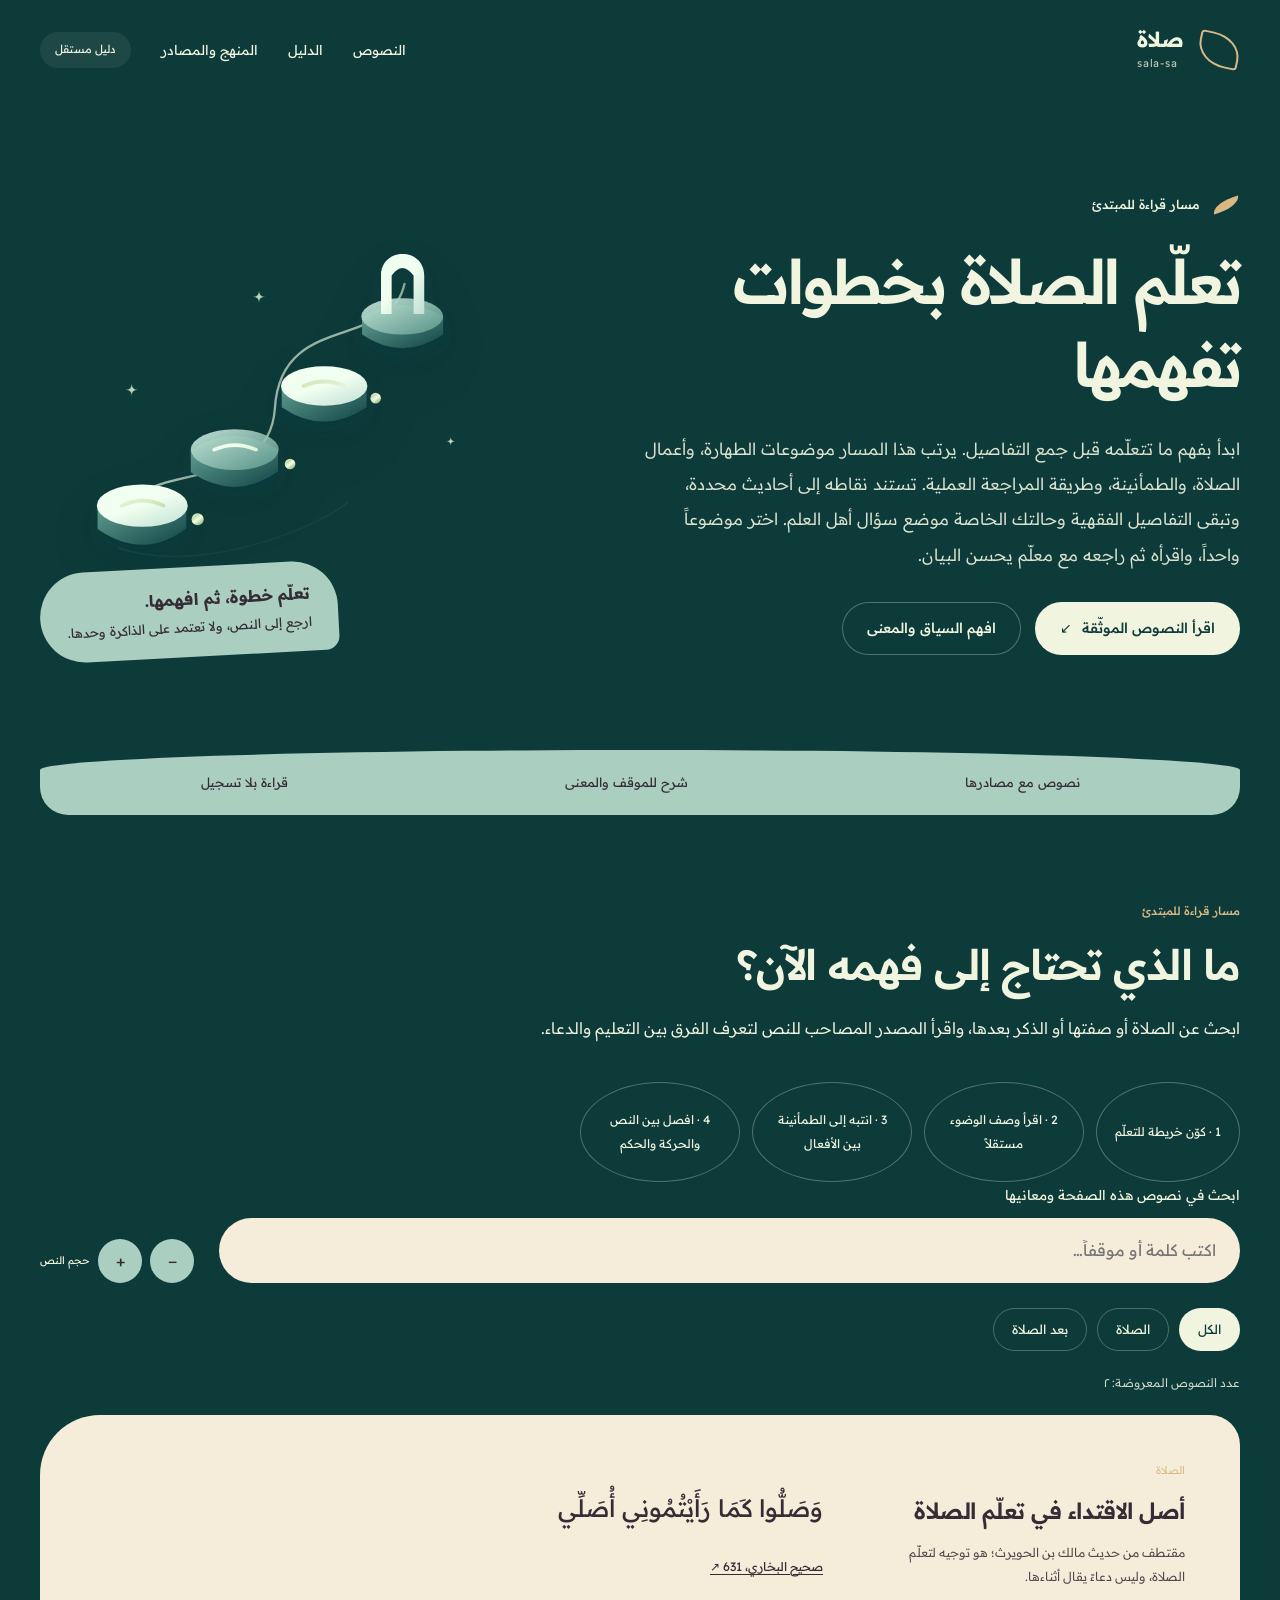
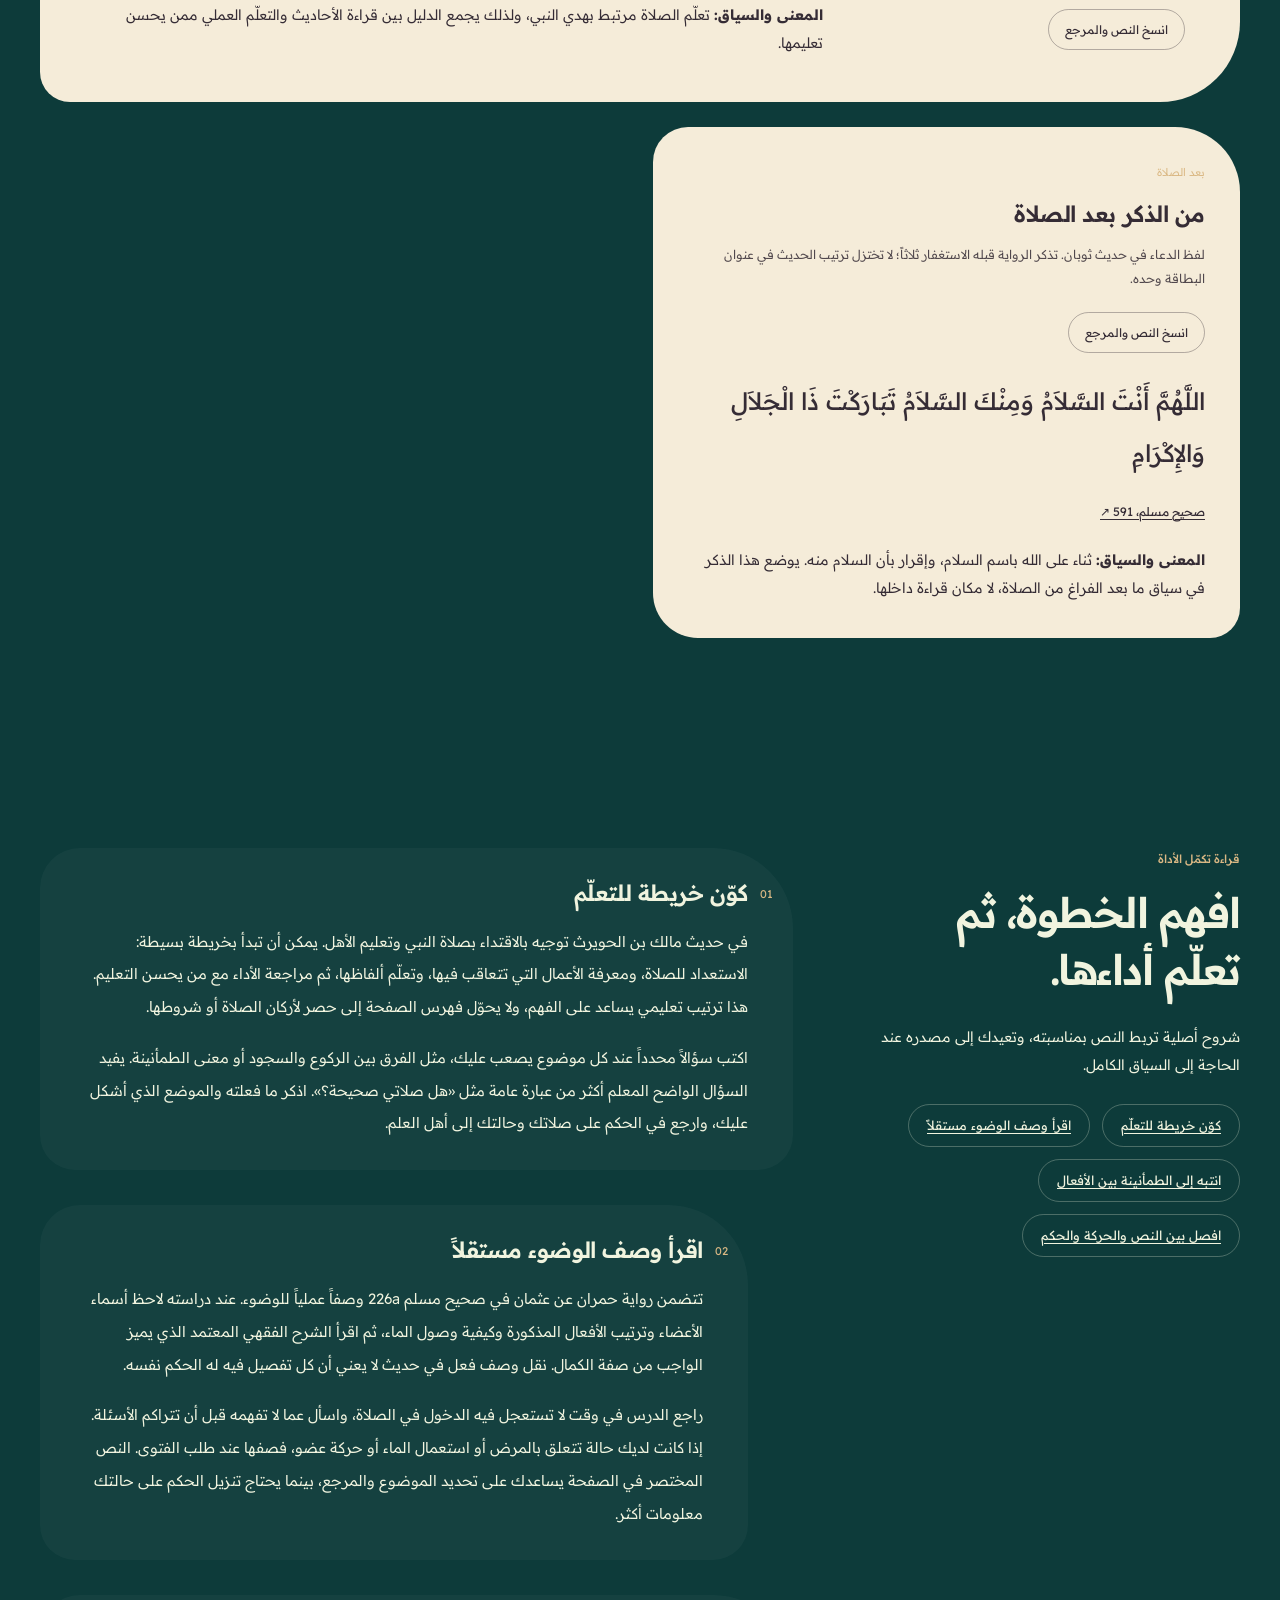
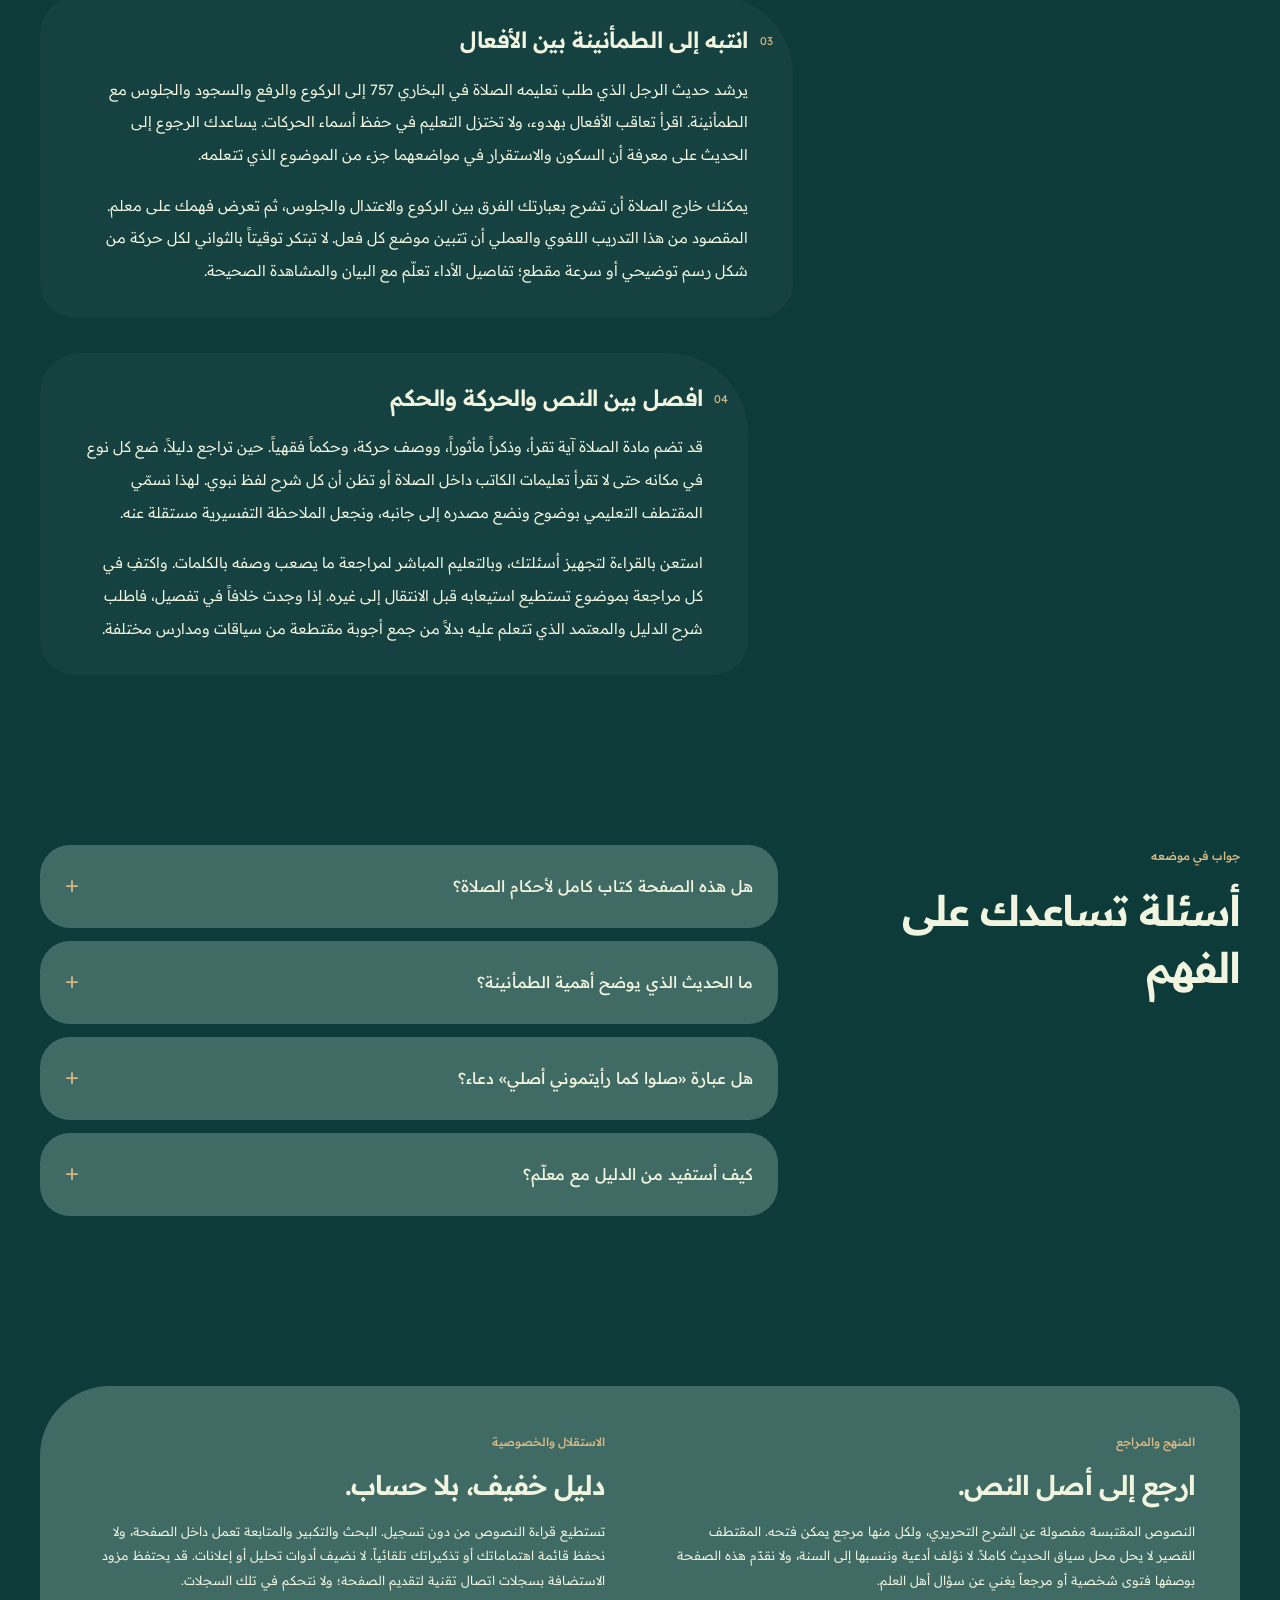
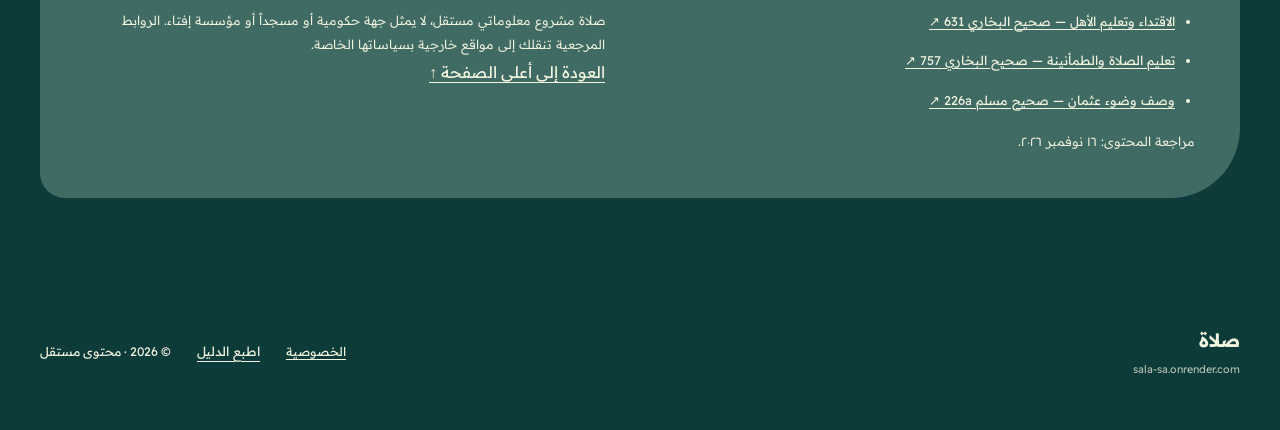
==== render-sala/index.html @ e93d8fa0 "Publish reviewed original Arabic prayer guides and useful tools" ====
<!doctype html><html lang="ar" dir="rtl"><head><meta charset="utf-8"><meta name="viewport" content="width=device-width,initial-scale=1"><title>تعلّم الصلاة: الطمأنينة وترتيب التعلّم والمصادر | sala-sa</title><meta name="description" content="ابدأ بفهم ما تتعلّمه قبل جمع التفاصيل. يرتب هذا المسار موضوعات الطهارة، وأعمال الصلاة، والطمأنينة، وطريقة المراجعة العملية. تستند نقاطه إلى أحاديث محددة، وتبقى التفاصيل الفقهية وحالتك ا"><meta name="robots" content="index,follow,max-image-preview:large"><link rel="canonical" href="https://sala-sa.onrender.com/"><meta name="theme-color" content="#0d3b3a"><meta property="og:type" content="website"><meta property="og:title" content="تعلّم الصلاة: الطمأنينة وترتيب التعلّم والمصادر | sala-sa"><meta property="og:description" content="ابدأ بفهم ما تتعلّمه قبل جمع التفاصيل. يرتب هذا المسار موضوعات الطهارة، وأعمال الصلاة، والطمأنينة، وطريقة المراجعة العملية. تستند نقاطه إلى أحاديث محددة، وتبقى التفاصيل الفقهية وحالتك ا"><meta property="og:url" content="https://sala-sa.onrender.com/"><meta property="og:locale" content="ar_SA"><meta name="twitter:card" content="summary"><link rel="icon" href="./assets/icon.svg" type="image/svg+xml"><link rel="preload" href="./assets/readex-pro.ttf" as="font" type="font/ttf" crossorigin><link rel="stylesheet" href="./assets/style.css"><script type="application/ld+json">{"@context":"https://schema.org","@graph":[{"@type":"WebSite","@id":"https://sala-sa.onrender.com/#website","url":"https://sala-sa.onrender.com/","name":"صلاة","inLanguage":"ar"},{"@type":"WebPage","@id":"https://sala-sa.onrender.com/#webpage","url":"https://sala-sa.onrender.com/","name":"تعلّم الصلاة: الطمأنينة وترتيب التعلّم والمصادر | sala-sa","description":"ابدأ بفهم ما تتعلّمه قبل جمع التفاصيل. يرتب هذا المسار موضوعات الطهارة، وأعمال الصلاة، والطمأنينة، وطريقة المراجعة العملية. تستند نقاطه إلى أحاديث محددة، وتبقى التفاصيل الفقهية وحالتك ا","inLanguage":"ar","dateModified":"2026-11-16","isPartOf":{"@id":"https://sala-sa.onrender.com/#website"},"hasPart":[{"@type":"CreativeWork","name":"كوّن خريطة للتعلّم","url":"https://sala-sa.onrender.com/#guide-0","inLanguage":"ar"},{"@type":"CreativeWork","name":"اقرأ وصف الوضوء مستقلاً","url":"https://sala-sa.onrender.com/#guide-1","inLanguage":"ar"},{"@type":"CreativeWork","name":"انتبه إلى الطمأنينة بين الأفعال","url":"https://sala-sa.onrender.com/#guide-2","inLanguage":"ar"},{"@type":"CreativeWork","name":"افصل بين النص والحركة والحكم","url":"https://sala-sa.onrender.com/#guide-3","inLanguage":"ar"}]}]}</script><script type="module" src="./assets/app.mjs"></script></head><body class="sala design-3" data-focus="prayer-learning"><a href="#main" class="skip">انتقل إلى المحتوى</a><header class="site-header wrap"><a class="brand" href="#main" aria-label="صلاة، الرئيسية"><span class="brand-mark" aria-hidden="true"></span><span><strong>صلاة</strong><small>sala-sa</small></span></a><nav class="site-nav" aria-label="التنقل الرئيسي"><a href="#tool">النصوص</a><a href="#guide">الدليل</a><a class="nav-method" href="#sources">المنهج والمصادر</a><span class="nav-tip">دليل مستقل</span></nav></header><main id="main"><section class="hero wrap" aria-label="دليل النصوص والمواقف" data-composition="learning-path"><div class="hero-copy"><p class="eyebrow">مسار قراءة للمبتدئ</p><h1>تعلّم الصلاة بخطوات تفهمها</h1><p class="hero-intro">ابدأ بفهم ما تتعلّمه قبل جمع التفاصيل. يرتب هذا المسار موضوعات الطهارة، وأعمال الصلاة، والطمأنينة، وطريقة المراجعة العملية. تستند نقاطه إلى أحاديث محددة، وتبقى التفاصيل الفقهية وحالتك الخاصة موضع سؤال أهل العلم. اختر موضوعاً واحداً، واقرأه ثم راجعه مع معلّم يحسن البيان.</p><div class="hero-actions"><a class="btn" href="#tool">اقرأ النصوص الموثّقة <span aria-hidden="true">↙</span></a><a class="btn btn-quiet" href="#guide">افهم السياق والمعنى</a></div></div><div class="hero-art"><img src="./assets/hero.svg" alt="" width="640" height="560" fetchpriority="high"><p class="art-label">النص · المعنى · المصدر</p><aside class="hero-detail"><strong>تعلّم خطوة، ثم افهمها.</strong>ارجع إلى النص، ولا تعتمد على الذاكرة وحدها.</aside></div></section><div class="top-ribbon wrap" aria-label="عن الدليل"><span>نصوص مع مصادرها</span><span>شرح للموقف والمعنى</span><span>قراءة بلا تسجيل</span></div><section id="tool" class="section wrap"><div class="section-head"><span class="section-kicker">مسار قراءة للمبتدئ</span><h2>ما الذي تحتاج إلى فهمه الآن؟</h2><p>ابحث عن الصلاة أو صفتها أو الذكر بعدها، واقرأ المصدر المصاحب للنص لتعرف الفرق بين التعليم والدعاء.</p></div><div class="reading-strip" aria-label="اختر خطوة التعلّم"><button disabled type="button" data-guide-jump="guide-0">1 · كوّن خريطة للتعلّم</button><button disabled type="button" data-guide-jump="guide-1">2 · اقرأ وصف الوضوء مستقلاً</button><button disabled type="button" data-guide-jump="guide-2">3 · انتبه إلى الطمأنينة بين الأفعال</button><button disabled type="button" data-guide-jump="guide-3">4 · افصل بين النص والحركة والحكم</button></div><div class="library-tools"><div class="search-field"><label for="library-search">ابحث في نصوص هذه الصفحة ومعانيها</label><input type="search" disabled id="library-search" placeholder="اكتب كلمة أو موقفاً…" autocomplete="off"></div><div class="reading-actions" aria-label="حجم النص المقتبس"><button disabled type="button" data-font-size="-0.1" aria-label="تصغير النص">−</button><button disabled type="button" data-font-size="0.1" aria-label="تكبير النص">+</button><span id="reading-status" role="status">حجم النص</span></div></div><div class="filters" role="group" aria-label="تصفية المواقف"><button disabled type="button" class="chip" data-situation-filter="all" aria-pressed="true">الكل</button><button disabled type="button" class="chip" data-situation-filter="prayer" aria-pressed="false">الصلاة</button><button disabled type="button" class="chip" data-situation-filter="after-prayer" aria-pressed="false">بعد الصلاة</button></div><p class="search-status" id="search-status" role="status">عدد النصوص المعروضة: 2</p><div class="library-list"><article class="library-entry featured" id="entry-prayer-learning" data-entry="prayer-learning" data-situation="prayer"><div><p class="entry-kicker">الصلاة</p><h3>أصل الاقتداء في تعلّم الصلاة</h3><p class="entry-usage">مقتطف من حديث مالك بن الحويرث؛ هو توجيه لتعلّم الصلاة، وليس دعاءً يقال أثناءها.</p><button disabled type="button" class="entry-copy" data-copy="citation-prayer-learning">انسخ النص والمرجع</button></div><div><div id="citation-prayer-learning"><p class="citation-text">وَصَلُّوا كَمَا رَأَيْتُمُونِي أُصَلِّي</p><a class="source-label" href="https://sunnah.com/bukhari:631" target="_blank" rel="noopener noreferrer">صحيح البخاري، 631 ↗</a></div><p class="entry-meaning"><strong>المعنى والسياق:</strong> تعلّم الصلاة مرتبط بهدي النبي، ولذلك يجمع الدليل بين قراءة الأحاديث والتعلّم العملي ممن يحسن تعليمها.</p></div></article><article class="library-entry " id="entry-after-prayer-peace" data-entry="after-prayer-peace" data-situation="after-prayer"><div><p class="entry-kicker">بعد الصلاة</p><h3>من الذكر بعد الصلاة</h3><p class="entry-usage">لفظ الدعاء في حديث ثوبان. تذكر الرواية قبله الاستغفار ثلاثاً؛ لا تختزل ترتيب الحديث في عنوان البطاقة وحده.</p><button disabled type="button" class="entry-copy" data-copy="citation-after-prayer-peace">انسخ النص والمرجع</button></div><div><div id="citation-after-prayer-peace"><p class="citation-text">اللَّهُمَّ أَنْتَ السَّلاَمُ وَمِنْكَ السَّلاَمُ تَبَارَكْتَ ذَا الْجَلاَلِ وَالإِكْرَامِ</p><a class="source-label" href="https://sunnah.com/muslim:591" target="_blank" rel="noopener noreferrer">صحيح مسلم، 591 ↗</a></div><p class="entry-meaning"><strong>المعنى والسياق:</strong> ثناء على الله باسم السلام، وإقرار بأن السلام منه. يوضع هذا الذكر في سياق ما بعد الفراغ من الصلاة، لا مكان قراءة داخلها.</p></div></article></div><p class="copy-status" id="copy-status" role="status"></p><noscript><p>النصوص والمصادر ظاهرة دون JavaScript. فعّله للبحث والتصفية ومساعد القراءة.</p></noscript></section><section id="guide" class="section wrap"><div class="guide-layout"><div class="guide-title"><span class="section-kicker">قراءة تكمّل الأداة</span><h2>افهم الخطوة، ثم تعلّم أداءها.</h2><p>شروح أصلية تربط النص بمناسبته، وتعيدك إلى مصدره عند الحاجة إلى السياق الكامل.</p><div class="reading-strip"><a class="chip" href="#guide-0">كوّن خريطة للتعلّم</a><a class="chip" href="#guide-1">اقرأ وصف الوضوء مستقلاً</a><a class="chip" href="#guide-2">انتبه إلى الطمأنينة بين الأفعال</a><a class="chip" href="#guide-3">افصل بين النص والحركة والحكم</a></div></div><div class="guide-list"><article class="guide-article" id="guide-0"><span class="article-number" aria-hidden="true">01</span><h3>كوّن خريطة للتعلّم</h3><p>في حديث مالك بن الحويرث توجيه بالاقتداء بصلاة النبي وتعليم الأهل. يمكن أن تبدأ بخريطة بسيطة: الاستعداد للصلاة، ومعرفة الأعمال التي تتعاقب فيها، وتعلّم ألفاظها، ثم مراجعة الأداء مع من يحسن التعليم. هذا ترتيب تعليمي يساعد على الفهم، ولا يحوّل فهرس الصفحة إلى حصر لأركان الصلاة أو شروطها.</p><p>اكتب سؤالاً محدداً عند كل موضوع يصعب عليك، مثل الفرق بين الركوع والسجود أو معنى الطمأنينة. يفيد السؤال الواضح المعلم أكثر من عبارة عامة مثل «هل صلاتي صحيحة؟». اذكر ما فعلته والموضع الذي أشكل عليك، وارجع في الحكم على صلاتك وحالتك إلى أهل العلم.</p></article><article class="guide-article" id="guide-1"><span class="article-number" aria-hidden="true">02</span><h3>اقرأ وصف الوضوء مستقلاً</h3><p>تتضمن رواية حمران عن عثمان في صحيح مسلم 226a وصفاً عملياً للوضوء. عند دراسته لاحظ أسماء الأعضاء وترتيب الأفعال المذكورة وكيفية وصول الماء، ثم اقرأ الشرح الفقهي المعتمد الذي يميز الواجب من صفة الكمال. نقل وصف فعل في حديث لا يعني أن كل تفصيل فيه له الحكم نفسه.</p><p>راجع الدرس في وقت لا تستعجل فيه الدخول في الصلاة، واسأل عما لا تفهمه قبل أن تتراكم الأسئلة. إذا كانت لديك حالة تتعلق بالمرض أو استعمال الماء أو حركة عضو، فصفها عند طلب الفتوى. النص المختصر في الصفحة يساعدك على تحديد الموضوع والمرجع، بينما يحتاج تنزيل الحكم على حالتك معلومات أكثر.</p></article><article class="guide-article" id="guide-2"><span class="article-number" aria-hidden="true">03</span><h3>انتبه إلى الطمأنينة بين الأفعال</h3><p>يرشد حديث الرجل الذي طلب تعليمه الصلاة في البخاري 757 إلى الركوع والرفع والسجود والجلوس مع الطمأنينة. اقرأ تعاقب الأفعال بهدوء، ولا تختزل التعليم في حفظ أسماء الحركات. يساعدك الرجوع إلى الحديث على معرفة أن السكون والاستقرار في مواضعهما جزء من الموضوع الذي تتعلمه.</p><p>يمكنك خارج الصلاة أن تشرح بعبارتك الفرق بين الركوع والاعتدال والجلوس، ثم تعرض فهمك على معلم. المقصود من هذا التدريب اللغوي والعملي أن تتبين موضع كل فعل. لا تبتكر توقيتاً بالثواني لكل حركة من شكل رسم توضيحي أو سرعة مقطع؛ تفاصيل الأداء تعلّم مع البيان والمشاهدة الصحيحة.</p></article><article class="guide-article" id="guide-3"><span class="article-number" aria-hidden="true">04</span><h3>افصل بين النص والحركة والحكم</h3><p>قد تضم مادة الصلاة آية تقرأ، وذكراً مأثوراً، ووصف حركة، وحكماً فقهياً. حين تراجع دليلاً، ضع كل نوع في مكانه حتى لا تقرأ تعليمات الكاتب داخل الصلاة أو تظن أن كل شرح لفظ نبوي. لهذا نسمّي المقتطف التعليمي بوضوح ونضع مصدره إلى جانبه، ونجعل الملاحظة التفسيرية مستقلة عنه.</p><p>استعن بالقراءة لتجهيز أسئلتك، وبالتعليم المباشر لمراجعة ما يصعب وصفه بالكلمات. واكتفِ في كل مراجعة بموضوع تستطيع استيعابه قبل الانتقال إلى غيره. إذا وجدت خلافاً في تفصيل، فاطلب شرح الدليل والمعتمد الذي تتعلم عليه بدلاً من جمع أجوبة مقتطعة من سياقات ومدارس مختلفة.</p></article></div></div></section><section id="faq" class="section wrap"><div class="faq-layout"><div><span class="section-kicker">جواب في موضعه</span><h2>أسئلة تساعدك على الفهم</h2></div><div class="faq-list"><details><summary>هل هذه الصفحة كتاب كامل لأحكام الصلاة؟</summary><p>هي مدخل منظم للتعلّم ومراجعته، مع إحالات إلى أحاديث معينة. تعلّم شروط الصلاة وأركانها وتفاصيلها من منهج موثوق، واسأل عن حالتك عند الحاجة.</p></details><details><summary>ما الحديث الذي يوضح أهمية الطمأنينة؟</summary><p>راجع حديث تعليم الرجل الصلاة في صحيح البخاري 757. يذكر الركوع والرفع والسجود والجلوس مع الطمأنينة، والمصدر مفتوح للمراجعة.</p></details><details><summary>هل عبارة «صلوا كما رأيتموني أصلي» دعاء؟</summary><p>هي توجيه في حديث مالك بن الحويرث في البخاري 631. نعرضها لتوضيح أصل التعلّم والاقتداء، ولا نقدمها ذكراً يقال داخل الصلاة.</p></details><details><summary>كيف أستفيد من الدليل مع معلّم؟</summary><p>اقرأ قسماً، ثم اكتب ما فهمته والأسئلة الباقية. اعرض الأداء والسؤال بوضوح، وارجع إلى المصدر عند اختلاف النقل أو التباس لفظ الشرح بالحديث.</p></details></div></div></section><section id="sources" class="section wrap"><div class="sources-layout"><div><span class="section-kicker">المنهج والمراجع</span><h2>ارجع إلى أصل النص.</h2><p>النصوص المقتبسة مفصولة عن الشرح التحريري، ولكل منها مرجع يمكن فتحه. المقتطف القصير لا يحل محل سياق الحديث كاملاً. لا نؤلف أدعية وننسبها إلى السنة، ولا نقدّم هذه الصفحة بوصفها فتوى شخصية أو مرجعاً يغني عن سؤال أهل العلم.</p><ul><li><a href="https://sunnah.com/bukhari:631" target="_blank" rel="noopener noreferrer">الاقتداء وتعليم الأهل — صحيح البخاري 631 ↗</a></li><li><a href="https://sunnah.com/bukhari:757" target="_blank" rel="noopener noreferrer">تعليم الصلاة والطمأنينة — صحيح البخاري 757 ↗</a></li><li><a href="https://sunnah.com/muslim:226a" target="_blank" rel="noopener noreferrer">وصف وضوء عثمان — صحيح مسلم 226a ↗</a></li></ul><p>مراجعة المحتوى: ١٦ نوفمبر ٢٠٢٦.</p></div><div id="privacy"><span class="section-kicker">الاستقلال والخصوصية</span><h2>دليل خفيف، بلا حساب.</h2><p>تستطيع قراءة النصوص من دون تسجيل. البحث والتكبير والمتابعة تعمل داخل الصفحة، ولا نحفظ قائمة اهتماماتك أو تذكيراتك تلقائياً. لا نضيف أدوات تحليل أو إعلانات. قد يحتفظ مزود الاستضافة بسجلات اتصال تقنية لتقديم الصفحة؛ ولا نتحكم في تلك السجلات.</p><p>صلاة مشروع معلوماتي مستقل، لا يمثل جهة حكومية أو مسجداً أو مؤسسة إفتاء. الروابط المرجعية تنقلك إلى مواقع خارجية بسياساتها الخاصة.</p><a href="#main">العودة إلى أعلى الصفحة ↑</a></div></div></section></main><footer class="site-footer wrap"><div><strong>صلاة</strong><small>sala-sa.onrender.com</small></div><div class="footer-actions"><a href="#privacy">الخصوصية</a><button disabled type="button" class="text-button" id="print-page">اطبع الدليل</button><span>© 2026 · محتوى مستقل</span></div></footer></body></html>
---- render-sala/assets/style.css ----
@font-face{font-family:Readex;src:url('./readex-pro.ttf') format('truetype');font-display:swap;font-weight:100 900}
:root{--bg:#0d3b3a;--ink:#f1f4df;--soft:#aacfc0;--accent:#dab884;--panel:#f5ecd9;--panel-ink:#352c35;--quote-size:1.5rem;color-scheme:dark}
*{box-sizing:border-box}html{scroll-behavior:smooth;scroll-padding-top:35px}body{margin:0;background:var(--bg);color:var(--ink);font-family:Readex,Tahoma,sans-serif;line-height:1.95;overflow-x:clip}button,input,select{font:inherit}button,a,input,select,summary{-webkit-tap-highlight-color:transparent}a{color:inherit;text-underline-offset:.25em}a:hover{text-decoration-thickness:2px}button{cursor:pointer}button:disabled{cursor:not-allowed;opacity:.65}button:focus-visible,a:focus-visible,summary:focus-visible,input:focus-visible,select:focus-visible{outline:3px solid var(--accent);outline-offset:5px}img,svg{max-width:100%}img{display:block}h1,h2,h3,p{margin:0}h1,h2,h3{line-height:1.35;font-weight:600}h1{font-size:clamp(2.8rem,4.8vw,4.7rem);letter-spacing:-.055em;max-width:820px}h2{font-size:clamp(1.9rem,3.3vw,3.1rem);letter-spacing:-.035em}h3{font-size:1.3rem;letter-spacing:-.02em}p{font-weight:350}button,input,select{max-width:100%}[hidden]{display:none!important}.wrap{width:min(1240px,calc(100% - 80px));margin-inline:auto}.skip{position:absolute;inset-block-start:-100px;inset-inline-start:20px;padding:10px 20px;background:var(--panel);color:var(--panel-ink);z-index:10}.skip:focus{inset-block-start:10px}.site-header{min-height:100px;display:flex;align-items:center;justify-content:space-between;gap:24px;position:relative;z-index:2}.brand{text-decoration:none;display:flex;align-items:center;gap:14px}.brand-mark{width:35px;height:45px;position:relative;border:2px solid var(--accent);border-radius:60% 60% 28% 28%;transform:rotate(-6deg)}.sala .brand-mark{width:42px;height:34px;border-radius:10% 70% 10% 70%;transform:rotate(12deg)}.brand strong{display:block;font-size:1.3rem;line-height:1.35}.brand small{font-size:.68rem;display:block;direction:ltr;letter-spacing:.07em;opacity:.75}.site-nav{display:flex;gap:30px;align-items:center;font-size:.85rem}.site-nav a{text-decoration:none}.nav-tip{font-size:.7rem;padding:7px 15px;border-radius:30px;background:color-mix(in srgb,var(--ink),transparent 93%)}.eyebrow{display:flex;align-items:center;gap:12px;font-size:.78rem;font-weight:500;margin-bottom:23px}.eyebrow:before{content:'';width:28px;height:12px;background:var(--accent);border-radius:100% 0 100% 0;transform:rotate(-15deg)}.hero{position:relative;display:grid;grid-template-columns:1.05fr 1fr;align-items:center;gap:30px;min-height:650px;padding-block:36px 68px}.hero-copy{position:relative;z-index:1}.hero-intro{font-size:1.05rem;max-width:600px;margin-top:25px;line-height:2.1;opacity:.9}.hero-actions{display:flex;gap:14px;align-items:center;flex-wrap:wrap;margin-top:30px}.btn{display:inline-flex;justify-content:center;align-items:center;gap:10px;text-decoration:none;border:0;border-radius:50px;padding:13px 25px;min-height:48px;font-weight:500;font-size:.88rem;background:var(--ink);color:var(--bg)}.btn-quiet{background:transparent;box-shadow:inset 0 0 0 1px color-mix(in srgb,var(--ink),transparent 70%);color:var(--ink)}.hero-art{position:relative;min-width:0}.hero-art img{width:100%;height:500px;object-fit:contain;filter:drop-shadow(0 22px 26px rgba(35,30,23,.07))}.art-label{font-size:.7rem;display:flex;align-items:center;justify-content:center;gap:15px;opacity:.8}.art-label:before,.art-label:after{content:'';width:20px;height:5px;background:var(--soft);border-radius:100%}.hero-detail{max-width:340px;position:absolute;bottom:12px;inset-inline-end:0;font-size:.8rem;padding:17px 27px;background:var(--soft);color:var(--panel-ink);border-radius:45px 45px 14px 45px;transform:rotate(-3deg)}.hero-detail strong{display:block;font-size:1rem}.top-ribbon{padding:20px 32px;border-radius:50% 50% 28px 28px/20px 20px 28px 28px;background:var(--soft);color:var(--panel-ink);display:flex;justify-content:space-around;gap:20px;flex-wrap:wrap;font-size:.8rem}.section{padding-block:85px}.section-head{margin-bottom:37px;max-width:850px}.section-head p{max-width:740px;margin-top:20px}.section-kicker{font-size:.72rem;font-weight:500;color:var(--accent);display:block;margin-bottom:14px}.tool-panel{background:var(--panel);color:var(--panel-ink);border-radius:70px 28px 80px 28px;padding:45px;position:relative;box-shadow:0 18px 70px rgba(60,40,25,.04)}.tool-panel h2{font-size:clamp(1.9rem,3vw,2.7rem)}.tool-panel .section-head{margin-bottom:28px}.tool-panel .btn{background:var(--panel-ink);color:var(--panel)}.tool-panel .btn-quiet{background:transparent;color:var(--panel-ink)}.fields{display:grid;grid-template-columns:1.1fr 1fr 1fr 1fr;gap:15px}.field label{display:block;font-size:.75rem;margin:0 7px 7px;font-weight:450}.field input,.field select{width:100%;padding:12px 15px;border:1px solid color-mix(in srgb,var(--panel-ink),transparent 80%);border-radius:25px;background:#fffdf7;color:#313c35;min-height:49px;font-size:.82rem}.form-actions{display:flex;align-items:center;gap:15px;flex-wrap:wrap;margin-top:22px}.form-error{color:#a12828;min-height:1.5em;font-size:.84rem}.form-status,.small-note{font-size:.76rem;margin-top:15px;opacity:.85}.schedule-heading{margin-top:35px;display:flex;align-items:center;justify-content:space-between;gap:15px;flex-wrap:wrap}.schedule-heading h3{font-size:1.05rem}.coordinate-note{font-size:.7rem}.times-row{display:grid;grid-template-columns:repeat(6,1fr);gap:10px;margin-top:20px}.time-pill{background:color-mix(in srgb,var(--soft),#fff 45%);border-radius:50% 50% 35% 35%/40% 40% 30% 30%;padding:24px 8px;text-align:center}.time-pill strong{font-size:clamp(1.4rem,2.4vw,2.1rem);display:block;direction:ltr;line-height:1.5;letter-spacing:-.05em}.time-pill span{font-size:.83rem}.time-pill small{font-size:.6rem;display:block;opacity:.8}.time-pill.sunrise{background:transparent;box-shadow:inset 0 0 0 1px color-mix(in srgb,var(--panel-ink),transparent 88%)}.result-extras{display:flex;align-items:center;justify-content:space-between;gap:30px;margin-top:30px;padding:22px 28px;background:color-mix(in srgb,var(--soft),transparent 60%);border-radius:35px}.next-widget strong{font-size:1.4rem;display:block}.next-widget span{font-size:.78rem}.countdown{font-size:2rem;font-variant-numeric:tabular-nums;direction:ltr;display:block;letter-spacing:.05em}.tool-footnote{font-size:.72rem;max-width:800px;line-height:1.9;margin-top:18px}.city-pills,.filters{display:flex;gap:10px;flex-wrap:wrap}.city-pills{margin-top:22px}.chip{border:1px solid color-mix(in srgb,var(--ink),transparent 72%);color:inherit;background:transparent;padding:8px 18px;border-radius:30px;font-size:.8rem}.tool-panel .chip{border-color:color-mix(in srgb,var(--panel-ink),transparent 75%)}.chip[aria-pressed=true]{color:var(--bg);background:var(--ink)}.compare-panel{margin-top:25px;display:grid;grid-template-columns:.85fr 1.6fr;gap:50px;align-items:center;padding:42px;border-radius:30px 70px 30px 70px;background:color-mix(in srgb,var(--soft),transparent 70%)}.comparison-rows{display:grid;gap:8px;margin-top:15px}.comparison-row{display:grid;grid-template-columns:.8fr 1fr 1fr 1fr;gap:8px;padding:10px 17px;border-radius:25px;background:color-mix(in srgb,var(--bg),transparent 25%);font-size:.8rem}.comparison-row bdi{font-weight:500}.comparison-row small{font-size:.7rem}.table-shell{overflow-x:auto;border-radius:24px;margin-top:25px}.month-table{width:100%;border-spacing:0 7px;white-space:nowrap;font-size:.75rem;text-align:center}.month-table th{padding:12px 10px}.month-table td{background:color-mix(in srgb,var(--soft),transparent 65%);padding:11px 10px}.month-table td:first-child{border-radius:0 20px 20px 0}.month-table td:last-child{border-radius:20px 0 0 20px}.calendar-details{margin-top:25px;padding:25px 30px;border-radius:35px;background:color-mix(in srgb,var(--soft),transparent 62%)}summary{cursor:pointer;list-style:none;display:flex;justify-content:space-between;align-items:center;gap:16px;font-weight:450}summary:after{content:'+';font-size:1.5rem;color:var(--accent);font-family:Arial,sans-serif}details[open]>summary:after{content:'−'}summary::-webkit-details-marker{display:none}.iqamah-panel{display:grid;grid-template-columns:1fr 1fr;gap:25px;margin-top:25px;padding:28px;background:color-mix(in srgb,var(--soft),transparent 55%);border-radius:40px}.iqamah-panel .fields{grid-template-columns:1fr 1fr}.iqamah-panel output{font-size:1.1rem;font-weight:500;display:block;margin-top:15px}.guide-layout{display:grid;grid-template-columns:.65fr 1.35fr;gap:85px}.guide-title{position:sticky;top:35px;align-self:start}.guide-title p{margin-top:25px;font-size:.9rem}.guide-list{display:grid;gap:35px}.guide-article{position:relative;padding:0 30px 0 0;scroll-margin-top:35px}.article-number{position:absolute;right:0;top:4px;font-size:.7rem;color:var(--accent)}.guide-article p{margin-top:18px;font-size:.93rem;line-height:2.2}.guide-article h3{font-size:1.4rem}.guide-nav{display:flex;gap:10px;flex-wrap:wrap;margin-bottom:25px}.guide-nav a{font-size:.73rem;text-decoration:none;padding:8px 15px;border-radius:24px;background:color-mix(in srgb,var(--ink),transparent 94%)}.faq-layout{display:grid;grid-template-columns:.7fr 1.3fr;gap:65px}.faq-list{display:grid;gap:13px}.faq-list details{border-radius:30px;background:color-mix(in srgb,var(--soft),transparent 68%);padding:18px 25px}.faq-list details p{margin-top:15px;font-size:.87rem}.sources-layout{display:grid;grid-template-columns:1fr 1fr;gap:70px;border-radius:70px 25px 70px 25px;background:color-mix(in srgb,var(--soft),transparent 68%);padding:45px}.sources-layout h2{font-size:1.7rem}.sources-layout p,.sources-layout li{font-size:.79rem;margin-top:15px}.sources-layout ul{padding-inline-start:20px}.site-footer{display:flex;justify-content:space-between;gap:25px;align-items:center;padding-block:40px 50px;font-size:.77rem}.site-footer strong{display:block;font-size:1.15rem}.site-footer small{display:block;direction:ltr;font-size:.67rem;opacity:.7}.footer-actions{display:flex;align-items:center;gap:20px}.text-button{border:0;background:transparent;color:inherit;font-size:.8rem;text-decoration:underline;text-underline-offset:.4em}.library-tools{display:flex;align-items:end;justify-content:space-between;gap:25px;flex-wrap:wrap;margin-bottom:25px}.search-field{flex:1;min-width:200px}.search-field label{font-size:.85rem;display:block;margin-bottom:10px}.search-field input{background:var(--panel);color:var(--panel-ink);padding:17px 24px;border:0;width:100%;border-radius:40px;font:inherit}.reading-actions{display:flex;gap:8px;align-items:center}.reading-actions button{width:44px;height:44px;border:0;border-radius:50%;background:var(--soft);color:var(--panel-ink)}.reading-actions span{font-size:.65rem;max-width:100px}.filters{margin-block:20px}.search-status{font-size:.75rem;min-height:2em;opacity:.85}.library-list{display:grid;grid-template-columns:repeat(2,minmax(0,1fr));gap:25px;margin-top:20px}.library-entry{padding:35px;border-radius:35px 65px 30px 45px;background:var(--panel);color:var(--panel-ink)}.library-entry.featured{grid-column:1/-1;padding:45px 55px;border-radius:60px 30px 80px 30px;display:grid;grid-template-columns:.6fr 1.4fr;gap:50px}.library-entry h3{font-size:1.4rem}.entry-kicker{font-size:.68rem;color:var(--accent);margin-bottom:15px}.citation-text{font-size:var(--quote-size);line-height:2.2;font-weight:450;margin-top:22px}.entry-meaning{margin-top:20px;font-size:.9rem}.entry-usage{margin-top:14px;font-size:.78rem;opacity:.85}.source-label{font-size:.76rem;display:inline-block;margin-top:20px;text-decoration-thickness:1px}.entry-copy{display:block;margin-top:20px;border:1px solid color-mix(in srgb,var(--panel-ink),transparent 65%);background:transparent;color:inherit;border-radius:30px;padding:8px 16px;font-size:.74rem}.copy-status{font-size:.78rem;min-height:2em;margin-top:15px}.checklist{display:grid;gap:14px;margin-top:25px;padding:28px;border-radius:40px;background:color-mix(in srgb,var(--soft),transparent 70%)}.checklist label{display:flex;gap:12px;align-items:flex-start;font-size:.83rem}.checklist input{margin-top:8px;accent-color:var(--accent);width:17px;height:17px;flex:0 0 17px}.reading-strip{display:flex;gap:12px;flex-wrap:wrap;margin-top:25px}.reading-strip button{background:transparent;border:1px solid color-mix(in srgb,var(--ink),transparent 70%);color:inherit;border-radius:35px;padding:10px 18px;font-size:.75rem}.counter-panel{display:grid;grid-template-columns:1fr 1fr;gap:55px;align-items:center;background:var(--soft);color:var(--panel-ink);border-radius:60px 30px 60px 30px;padding:40px;margin-block:25px}.counter-disc{width:205px;height:205px;border-radius:50%;display:flex;flex-direction:column;justify-content:center;align-items:center;background:var(--panel);margin-inline:auto;box-shadow:0 16px 30px #0001}.counter-disc output{font-size:2.8rem;direction:ltr;letter-spacing:-.07em}.counter-disc button{margin-top:15px}.counter-panel select{background:var(--panel);color:var(--panel-ink);border:0;padding:10px 20px;border-radius:25px}.counter-panel label{display:block;font-size:.8rem;margin-block:12px}.counter-panel p{font-size:.85rem}.counter-total{font-size:1.1rem!important;font-weight:500}.grand-word{font-size:clamp(3rem,10vw,9rem);line-height:1;color:var(--soft);font-weight:600;letter-spacing:-.065em}.hero-arch{padding:35px;border-radius:48% 48% 25px 25px;background:color-mix(in srgb,var(--soft),transparent 55%)}.editor-note{padding:23px 30px;border-radius:38px 10px 38px 38px;background:var(--soft);color:var(--panel-ink);font-size:.8rem}.hero-index{display:flex;gap:12px;flex-wrap:wrap;margin-top:28px}.hero-index span{border-radius:50%;padding:12px 18px;box-shadow:inset 0 0 0 1px color-mix(in srgb,var(--ink),transparent 85%);font-size:.74rem}.design-0.awqat .hero:before{content:'';position:absolute;left:-15vw;top:40px;width:70vw;height:600px;background:radial-gradient(ellipse,var(--soft),transparent 70%);border-radius:50%;z-index:-1}.design-0 .hero-art{transform:translateY(22px)}.design-1.awqat .hero{grid-template-columns:.85fr 1.35fr}.design-1.awqat .hero-copy{order:2}.design-1.awqat .hero-art{order:1}.design-1.awqat h1{font-size:clamp(2.8rem,4.5vw,4.2rem)}.design-1.awqat .tool-panel{border-radius:35px 120px 35px 60px}.design-1.awqat .compare-panel{grid-template-columns:1fr;max-width:950px;margin-inline:auto;padding:45px 65px;border-radius:80px 40px 90px 40px}.design-1.awqat .guide-layout{grid-template-columns:1fr}.design-1.awqat .guide-list{grid-template-columns:1fr 1fr;gap:45px}.design-1.awqat .guide-title{position:static;max-width:750px}.design-2.awqat .hero{display:block;text-align:center;padding-top:55px;min-height:800px}.design-2.awqat .hero-copy{max-width:900px;margin:auto}.design-2.awqat .eyebrow,.design-2.awqat .hero-actions{justify-content:center}.design-2.awqat h1,.design-2.awqat .hero-intro{margin-inline:auto}.design-2.awqat .hero-art{width:60%;margin:-10px auto -40px;max-width:600px}.design-2.awqat .hero-art img{height:380px}.design-2.awqat .hero-detail{right:auto;left:-140px;bottom:90px;max-width:230px;transform:rotate(5deg)}.design-2.awqat .tool-panel{border-radius:100px 100px 35px 35px;padding-top:55px}.design-2.awqat .guide-list{gap:45px}.design-2.awqat .guide-article{background:color-mix(in srgb,var(--soft),transparent 65%);border-radius:40px 65px 40px 25px;padding:30px 45px}.design-2.awqat .article-number{right:20px;top:35px}.design-3.awqat .hero{grid-template-columns:1fr .9fr;min-height:590px}.design-3.awqat .hero-art{padding-top:20px;background:var(--soft);border-radius:48% 48% 15% 30%;transform:rotate(3deg)}.design-3.awqat .hero-art img{height:420px;transform:rotate(-3deg)}.design-3.awqat .tool-panel{border-radius:35px 35px 100px 35px}.design-3.awqat .calendar-details{background:var(--panel);color:var(--panel-ink);border-radius:65px 25px 65px 25px;padding:35px}.design-3.awqat .guide-layout{grid-template-columns:1fr}.design-3.awqat .guide-title{position:static;display:grid;grid-template-columns:.8fr 1.2fr;gap:30px}.design-3.awqat .guide-list{grid-template-columns:1fr 1fr}.design-4.awqat .hero{grid-template-columns:1fr 1fr;min-height:740px}.design-4.awqat .hero-art{border-radius:50%;background:radial-gradient(ellipse,#35625566,transparent 70%)}.design-4.awqat .hero-detail{bottom:60px;left:0;right:auto;transform:rotate(5deg)}.design-4.awqat .hero-next{margin-top:30px;padding:25px 30px;border-radius:50px;background:#ffffff0c}.design-4.awqat .hero-next strong{font-size:2rem}.design-4.awqat .hero-next .countdown{font-size:3rem;color:var(--soft)}.design-4.awqat .tool-panel{border-radius:80px 30px 80px 30px}.design-4.awqat .guide-article{padding:30px 40px;border-radius:40px;background:#ffffff08}.design-4.awqat .article-number{right:17px;top:36px}.design-5.awqat .hero{grid-template-columns:.9fr 1.1fr;gap:60px}.design-5.awqat .hero-art img{height:550px}.design-5.awqat .hero-copy{padding-top:50px}.design-5.awqat .hero-index span{border-radius:30px;background:var(--soft);border:0}.design-5.awqat .guide-layout{grid-template-columns:.8fr 1.2fr}.design-5.awqat .guide-article{padding:30px 40px;border-radius:70px 20px 45px 25px;background:color-mix(in srgb,var(--soft),transparent 70%)}.design-5.awqat .article-number{right:18px;top:35px}.design-6.awqat .hero{grid-template-columns:1fr 1fr;min-height:640px}.design-6.awqat .hero-art{margin-inline-start:-35px}.design-6.awqat .hero-art img{height:520px}.design-6.awqat .hero-detail{bottom:-5px;right:70px;transform:rotate(3deg)}.design-6.awqat .top-ribbon{border-radius:70% 30% 30px 30px/35px 35px 30px 30px;padding-block:30px}.design-6.awqat .guide-layout{grid-template-columns:1fr}.design-6.awqat .guide-title{position:static;max-width:750px}.design-6.awqat .guide-list{grid-template-columns:1fr 1fr;gap:45px}.design-7.awqat .hero-copy{order:2}.design-7.awqat .hero-art{order:1;background:color-mix(in srgb,var(--soft),transparent 55%);border-radius:45% 45% 30% 30%}.design-7.awqat .hero{gap:60px}.design-7.awqat .tool-panel{border-radius:100px 35px 45px 80px}.design-7.awqat .guide-article:nth-child(even){margin-inline-start:50px}.design-0.sala .hero-art img{height:530px}.design-0.sala .hero{gap:60px}.design-0.sala .library-entry.featured{border-radius:120px 35px 100px 35px}.design-1.sala .hero{grid-template-columns:1fr .85fr;gap:80px}.design-1.sala .hero-copy{order:2}.design-1.sala .hero-art{order:1;border-radius:50%;background:radial-gradient(ellipse,#536f9b44,transparent 70%)}.design-1.sala .library-list{grid-template-columns:1fr;max-width:900px;margin-inline:auto}.design-1.sala .library-entry.featured{display:block;border-radius:45% 45% 40px 40px/65px 65px 40px 40px;padding:60px}.design-1.sala .guide-layout{grid-template-columns:1fr .9fr;gap:80px}.design-1.sala .guide-article{padding-top:20px}.design-2.sala .hero{display:block;text-align:center;min-height:890px;padding-top:55px}.design-2.sala .hero-copy{max-width:880px;margin:auto}.design-2.sala .eyebrow,.design-2.sala .hero-actions{justify-content:center}.design-2.sala .hero-intro,.design-2.sala h1{margin-inline:auto}.design-2.sala .hero-art{max-width:680px;margin:-10px auto -80px}.design-2.sala .hero-art img{height:440px}.design-2.sala .hero-detail{right:auto;left:-160px;bottom:160px;max-width:220px}.design-2.sala .library-entry{border-radius:55px 25px 70px 25px;background:#fffdf5}.design-2.sala .library-entry.featured{grid-template-columns:.8fr 1.2fr}.design-2.sala .guide-layout{grid-template-columns:1fr}.design-2.sala .guide-title{position:static}.design-2.sala .guide-list{grid-template-columns:1fr 1fr;gap:50px}.design-3.sala .hero{grid-template-columns:1.15fr .85fr;gap:60px}.design-3.sala .hero-art img{height:520px}.design-3.sala .hero-copy{padding-top:30px}.design-3.sala .reading-strip button{border-radius:50%;max-width:160px;min-height:100px}.design-3.sala .guide-article{padding:30px 45px;border-radius:40px 80px 35px 35px;background:#ffffff09}.design-3.sala .guide-article:nth-child(even){margin-inline-start:45px}.design-3.sala .article-number{right:20px;top:36px}.design-4.sala .hero{grid-template-columns:.9fr 1.1fr}.design-4.sala .hero-art{order:1;transform:rotate(-5deg)}.design-4.sala .hero-copy{order:2}.design-4.sala .hero-detail{transform:rotate(10deg);bottom:25px}.design-4.sala .library-list{grid-template-columns:1fr}.design-4.sala .library-entry.featured{grid-template-columns:.55fr 1.45fr;border-radius:35px 120px 35px 80px}.design-4.sala .guide-list{gap:45px}.design-5.sala .hero{display:block;min-height:860px;text-align:center;padding-top:60px}.design-5.sala .hero-copy{max-width:950px;margin:auto}.design-5.sala .hero-intro,.design-5.sala h1{margin-inline:auto}.design-5.sala .eyebrow,.design-5.sala .hero-actions{justify-content:center}.design-5.sala .hero-art{max-width:670px;margin:-20px auto -70px}.design-5.sala .hero-art img{height:450px}.design-5.sala .hero-detail{right:auto;left:-150px;max-width:220px;bottom:150px}.design-5.sala .library-list{grid-template-columns:1fr;max-width:960px;margin-inline:auto}.design-5.sala .library-entry.featured{border-radius:90px 30px 30px 90px}.design-5.sala .guide-layout{grid-template-columns:1fr}.design-5.sala .guide-title{position:static;max-width:750px}.design-5.sala .guide-list{grid-template-columns:1fr 1fr;gap:45px}.design-6.sala .hero{gap:70px;grid-template-columns:1fr .9fr}.design-6.sala .hero-art{padding-top:25px}.design-6.sala .counter-panel{border-radius:90px 35px 90px 35px}.design-6.sala .library-entry.featured{grid-template-columns:.65fr 1.35fr;border-radius:70px 30px 70px 30px}.design-6.sala .guide-article{background:#ffffff08;padding:30px 40px;border-radius:45px}.design-6.sala .article-number{right:17px;top:35px}.design-7.sala .hero{grid-template-columns:1.15fr .85fr;gap:35px}.design-7.sala .hero-art{background:radial-gradient(ellipse,#d2bee363,transparent 70%);border-radius:50%}.design-7.sala .hero-art img{height:500px}.design-7.sala .library-entry{border-radius:30px 65px 30px 65px}.design-7.sala .library-entry.featured{grid-template-columns:.7fr 1.3fr;border-radius:80px 35px 80px 35px}.design-7.sala .guide-layout{grid-template-columns:1fr}.design-7.sala .guide-title{position:static;max-width:800px}.design-7.sala .guide-list{grid-template-columns:1fr 1fr;gap:50px}
@media(max-width:1000px){.wrap{width:calc(100% - 50px)}.hero{gap:15px;min-height:590px}h1{font-size:3rem}.hero-art img{height:400px}.hero-detail{max-width:260px}.site-nav{gap:20px}.fields{grid-template-columns:1fr 1fr}.guide-layout,.faq-layout{gap:40px}.guide-layout{grid-template-columns:.6fr 1.4fr}.library-entry.featured{gap:30px;padding:35px}.design-2.awqat .hero-detail,.design-2.sala .hero-detail,.design-5.sala .hero-detail{position:static;margin:auto;transform:none}.hero-art img{height:430px}.hero-intro{font-size:.95rem}.tool-panel{padding:35px}.sources-layout{gap:40px;padding:35px}.design-3.awqat .guide-title{display:block}.design-4.awqat .hero-next strong{font-size:1.3rem}}
@media(max-width:720px){.wrap{width:calc(100% - 36px)}.site-header{min-height:88px;gap:12px}.brand strong{font-size:1.1rem}.brand small{font-size:.6rem}.brand-mark{width:26px;height:35px}.site-nav{gap:15px;font-size:.7rem}.site-nav .nav-method,.nav-tip{display:none}.hero,.design-1.awqat .hero,.design-3.awqat .hero,.design-4.awqat .hero,.design-5.awqat .hero,.design-6.awqat .hero,.design-7.awqat .hero,.design-0.sala .hero,.design-1.sala .hero,.design-3.sala .hero,.design-4.sala .hero,.design-6.sala .hero,.design-7.sala .hero{display:flex;flex-direction:column;gap:20px;align-items:stretch;padding-block:32px 40px;min-height:0}.hero-copy,.design-1.awqat .hero-copy,.design-7.awqat .hero-copy,.design-1.sala .hero-copy,.design-4.sala .hero-copy{order:1!important;padding:0!important}.hero-art,.design-1.awqat .hero-art,.design-7.awqat .hero-art,.design-1.sala .hero-art,.design-4.sala .hero-art{order:2!important;width:100%!important;max-width:440px!important;margin:0 auto!important;transform:none!important}.hero h1{font-size:clamp(2.2rem,8.9vw,3rem)!important;letter-spacing:-.055em}.hero-intro{font-size:.91rem;margin-top:20px;line-height:2}.eyebrow{font-size:.69rem;margin-bottom:20px}.hero-art img,.design-0.sala .hero-art img,.design-1.sala .hero-art img,.design-3.sala .hero-art img,.design-6.sala .hero-art img,.design-7.sala .hero-art img,.design-4.awqat .hero-art img,.design-5.awqat .hero-art img,.design-6.awqat .hero-art img,.design-3.awqat .hero-art img{height:330px!important}.hero-detail{position:static!important;transform:none!important;max-width:none!important;text-align:center;font-size:.73rem;display:block;padding:14px 20px;margin:0 auto!important}.art-label{font-size:.63rem;margin-top:10px}.hero-actions{margin-top:23px;gap:10px}.btn{font-size:.8rem;padding:11px 20px;min-height:45px}.hero-next{margin-top:20px!important}.hero-next .countdown{font-size:2rem!important}.top-ribbon{font-size:.69rem;gap:10px;padding:18px 25px;justify-content:center}.section{padding-block:50px}.section-head{margin-bottom:25px}.section-head p{font-size:.88rem;line-height:2}.section-kicker{font-size:.68rem}.tool-panel,.design-1.awqat .tool-panel,.design-2.awqat .tool-panel,.design-3.awqat .tool-panel,.design-4.awqat .tool-panel,.design-7.awqat .tool-panel{padding:28px 20px;border-radius:45px 20px 45px 20px}.fields{gap:16px 10px}.field label{font-size:.65rem;margin-inline:2px}.field input,.field select{padding:10px;font-size:.75rem;min-height:47px}.form-actions{gap:10px}.form-error,.form-status{font-size:.7rem}.times-row{grid-template-columns:repeat(3,minmax(0,1fr));gap:8px;margin-top:17px}.time-pill{padding:19px 4px;border-radius:35px}.time-pill strong{font-size:1.45rem}.time-pill span{font-size:.76rem}.time-pill small{font-size:.56rem}.result-extras{padding:18px;gap:20px;flex-wrap:wrap;border-radius:30px}.next-widget strong{font-size:1.1rem}.countdown{font-size:1.6rem}.tool-footnote{font-size:.68rem;line-height:2}.schedule-heading h3{font-size:.91rem}.coordinate-note{font-size:.63rem}.city-pills{gap:7px}.chip{font-size:.72rem;padding:7px 13px}.compare-panel,.design-1.awqat .compare-panel{grid-template-columns:1fr;padding:25px 20px;gap:22px;border-radius:40px 20px 40px 20px}.comparison-row{font-size:.7rem;padding:10px 11px;gap:6px}.comparison-row small{font-size:.62rem}.calendar-details,.design-3.awqat .calendar-details{padding:22px 18px;border-radius:30px}.calendar-details summary{font-size:.85rem}.month-table{font-size:.67rem;min-width:440px}.month-table th,.month-table td{padding:9px}.iqamah-panel{grid-template-columns:1fr;gap:20px;padding:23px 18px}.iqamah-panel output{font-size:.95rem}.guide-layout,.design-1.awqat .guide-layout,.design-3.awqat .guide-layout,.design-5.awqat .guide-layout,.design-1.sala .guide-layout,.design-6.sala .guide-layout,.faq-layout{display:block}.guide-title{position:static;margin-bottom:30px}.guide-title p{font-size:.88rem;margin-top:18px}.guide-list,.design-1.awqat .guide-list,.design-3.awqat .guide-list,.design-6.awqat .guide-list,.design-2.sala .guide-list,.design-5.sala .guide-list,.design-7.sala .guide-list{display:grid;grid-template-columns:1fr;gap:30px}.guide-article{padding-inline-start:25px}.guide-article h3{font-size:1.18rem}.guide-article p{font-size:.87rem;line-height:2.2;margin-top:15px}.design-2.awqat .guide-article,.design-4.awqat .guide-article,.design-5.awqat .guide-article,.design-3.sala .guide-article,.design-6.sala .guide-article{padding:25px 35px 25px 22px;border-radius:35px}.design-7.awqat .guide-article:nth-child(even),.design-3.sala .guide-article:nth-child(even){margin-inline-start:0}.guide-article .article-number{font-size:.62rem}.faq-layout>div:first-child{margin-bottom:25px}.faq-list details{padding:16px 21px}.faq-list summary{font-size:.86rem}.faq-list details p{font-size:.82rem}.sources-layout{grid-template-columns:1fr;gap:35px;padding:30px 24px;border-radius:45px 20px}.sources-layout h2{font-size:1.5rem}.sources-layout p,.sources-layout li{font-size:.76rem}.site-footer{padding-block:30px 40px;align-items:flex-start;gap:20px;flex-direction:column}.footer-actions{font-size:.72rem;gap:15px;flex-wrap:wrap}.library-tools{align-items:start;gap:18px}.search-field{flex-basis:100%}.search-field input{padding:14px 21px;font-size:.85rem}.search-field label{font-size:.77rem}.reading-actions{margin-inline-start:auto}.reading-actions button{width:40px;height:40px}.library-list{grid-template-columns:1fr;gap:18px}.library-entry,.library-entry.featured,.design-0.sala .library-entry.featured,.design-1.sala .library-entry.featured,.design-2.sala .library-entry.featured,.design-4.sala .library-entry.featured,.design-5.sala .library-entry.featured,.design-6.sala .library-entry.featured,.design-7.sala .library-entry.featured{display:block;padding:28px 23px;border-radius:40px 20px 50px 20px}.library-entry.featured>div+div{margin-top:15px}.library-entry h3{font-size:1.25rem}.citation-text{font-size:var(--quote-size);line-height:2.2}.entry-meaning{font-size:.84rem}.entry-usage{font-size:.74rem}.source-label{font-size:.71rem}.checklist{padding:23px 20px}.checklist label{font-size:.77rem}.reading-strip{gap:8px}.reading-strip button,.design-3.sala .reading-strip button{font-size:.7rem;border-radius:25px;max-width:none;min-height:0;padding:10px 15px}.counter-panel{grid-template-columns:1fr;gap:25px;padding:28px 22px;border-radius:45px 25px}.counter-disc{width:180px;height:180px}.design-2.awqat .hero,.design-2.sala .hero,.design-5.sala .hero{min-height:0;padding-block:35px}.design-2.awqat .hero-art,.design-2.sala .hero-art,.design-5.sala .hero-art{width:100%;margin:20px auto 0!important}.design-2.awqat .hero-art img,.design-2.sala .hero-art img,.design-5.sala .hero-art img{height:330px!important}.design-3.awqat .guide-title{display:block}.hero-index{justify-content:flex-start}.design-2.sala .hero-index{justify-content:center}.hero-arch{padding:20px}.editor-note{font-size:.75rem;padding:20px}.grand-word{font-size:4rem}}
@media(prefers-reduced-motion:reduce){html{scroll-behavior:auto}*{animation:none!important;transition:none!important}}@media print{html{scroll-behavior:auto}body{background:#fff!important;color:#111!important;font-size:10pt}.site-header,.hero-art,.hero-actions,.site-nav,.form-actions,.reading-actions,.entry-copy,.counter-panel,.footer-actions,.city-pills,.filters,.checklist{display:none!important}.wrap{width:100%}.hero{display:block!important;min-height:0!important;padding:15px!important}.hero h1{font-size:24pt!important}.section{padding-block:20px}.tool-panel,.library-entry,.sources-layout,.guide-article{background:#fff!important;color:#111!important;box-shadow:none!important;border-radius:0!important}.guide-layout,.faq-layout,.sources-layout,.library-entry.featured{display:block!important}.guide-title{position:static}.guide-article{break-inside:avoid}.library-entry{break-inside:avoid}.calendar-details:not([open])>*{display:block!important}.calendar-details .table-shell{display:block!important;overflow:visible}.month-table{font-size:8pt}.guide-list{display:block!important}.guide-article{margin-block:20px}.hero-detail{display:none}.site-footer{padding:15px}.citation-text{font-size:15pt}}
.field{min-width:0}.field input,.field select{min-width:0}.art-label{display:none}.design-0.awqat .hero{overflow:clip}
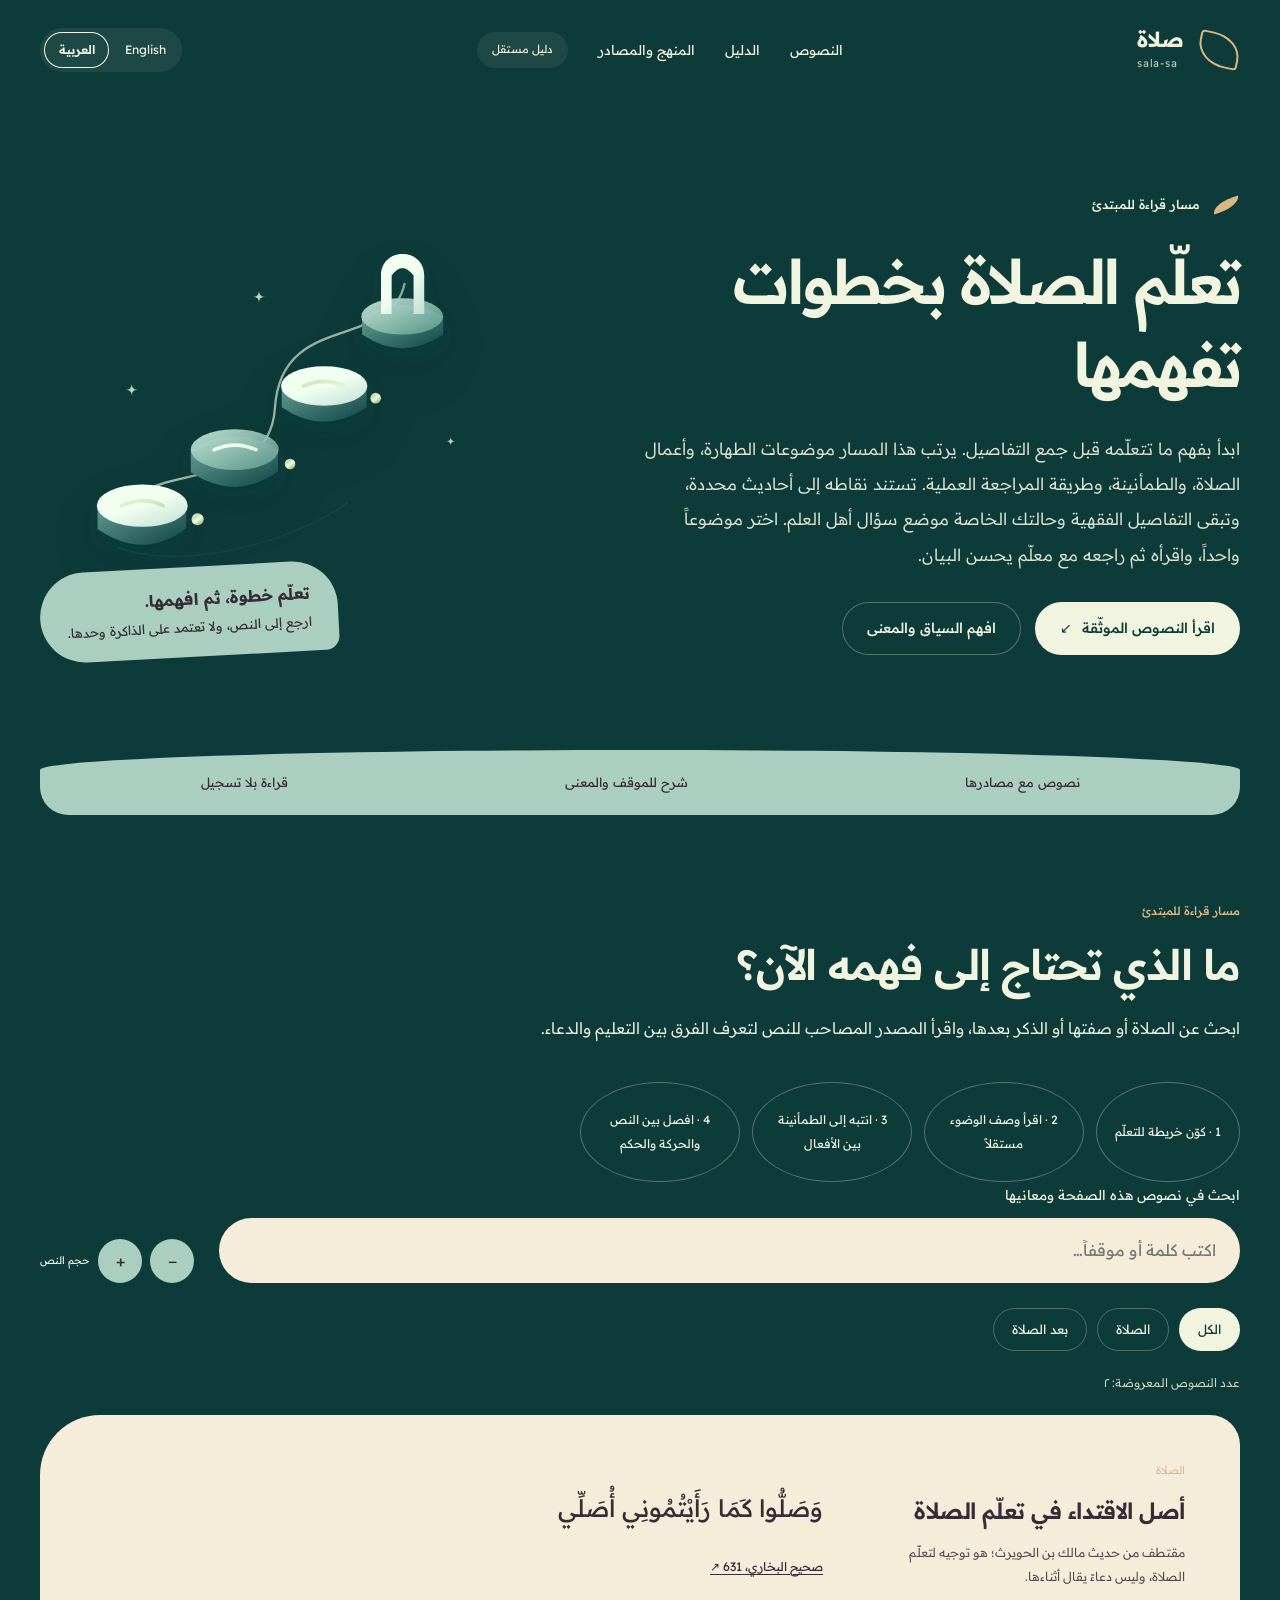
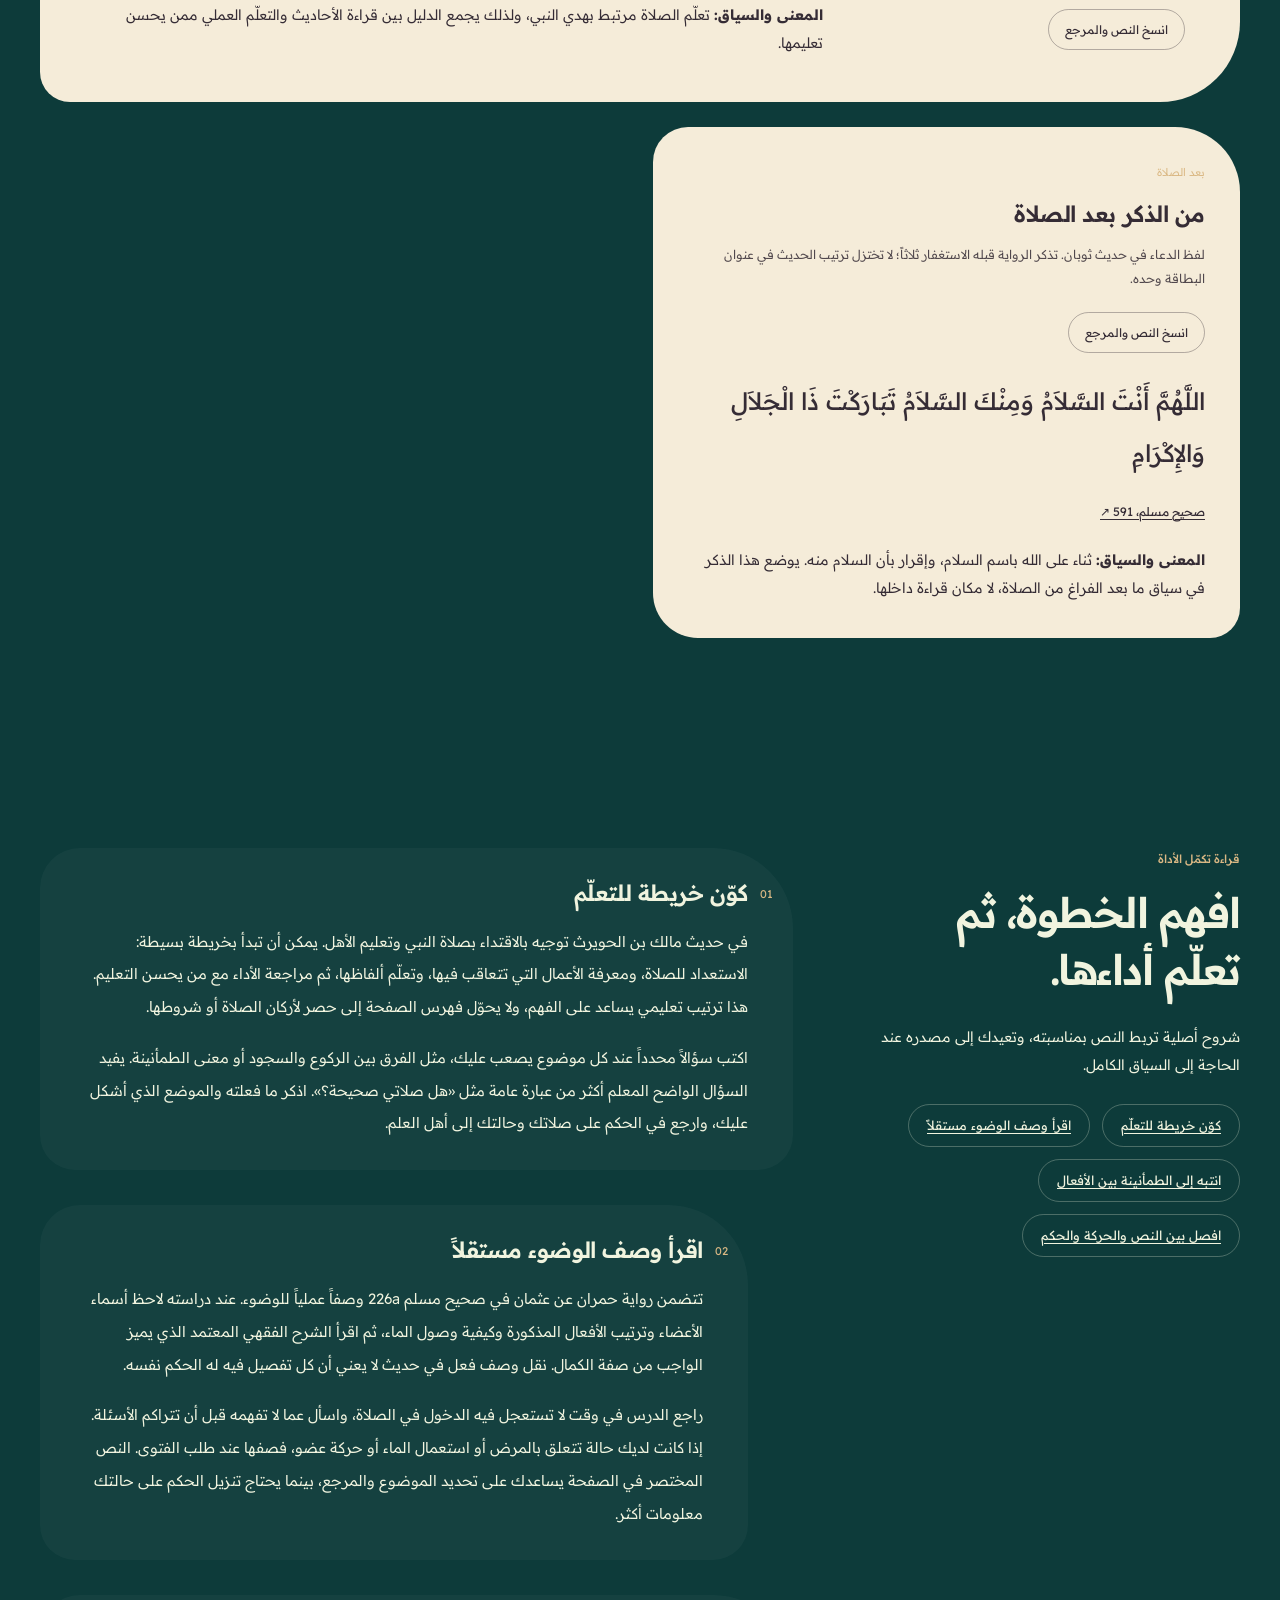
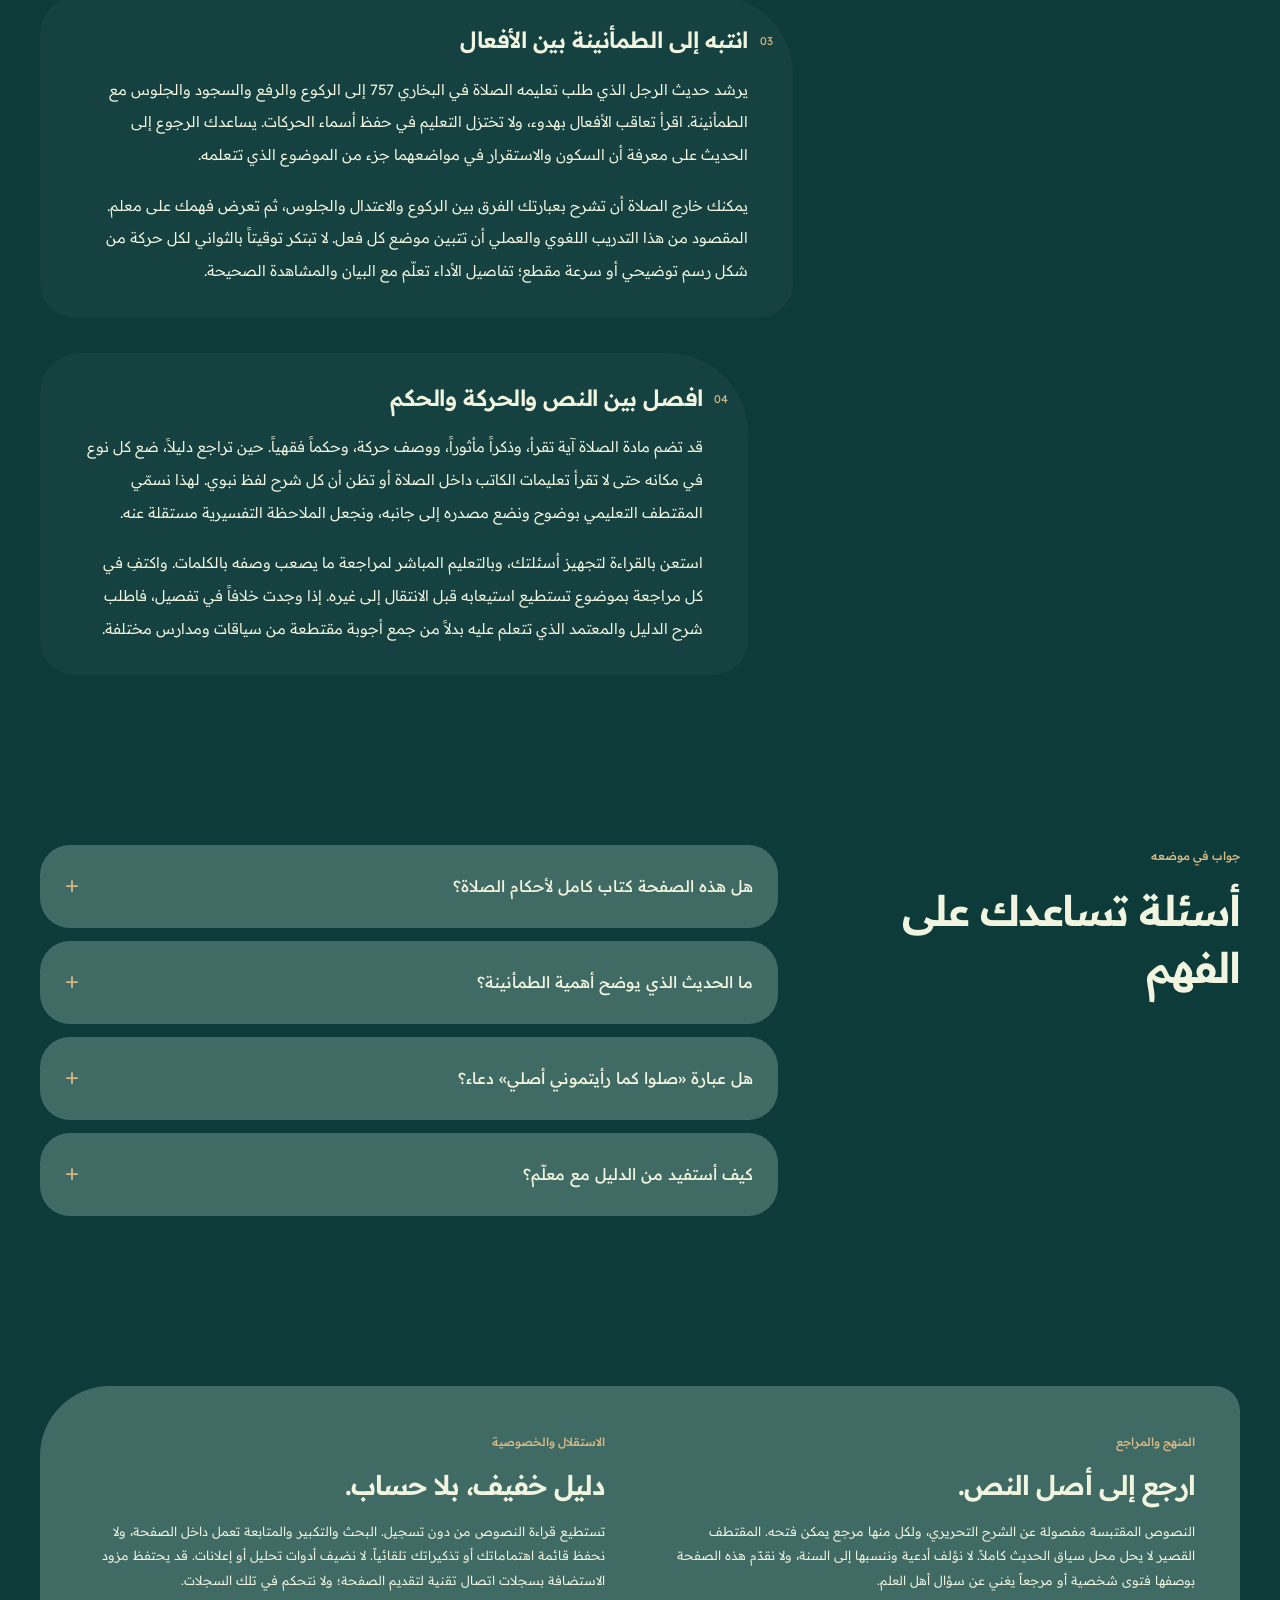
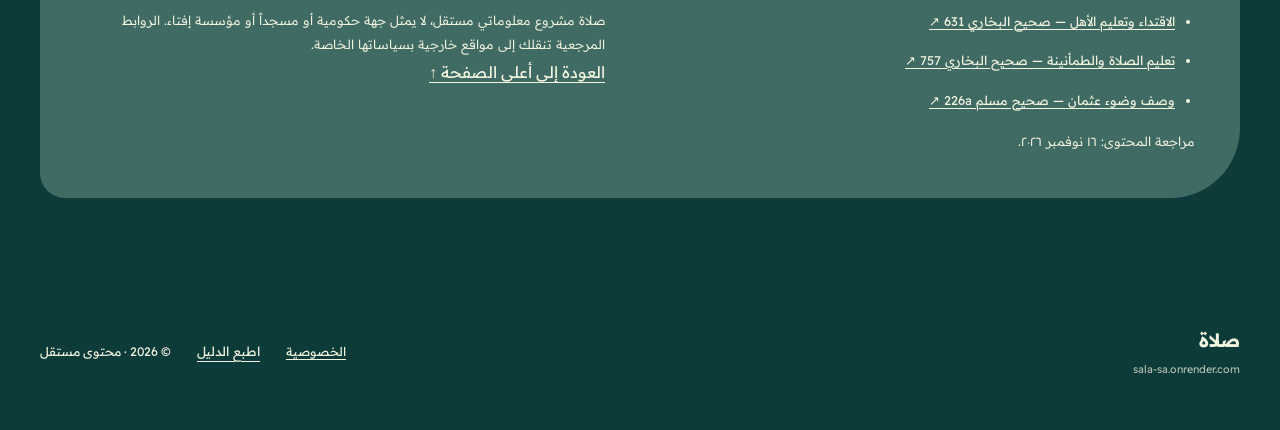
==== commit 1425b69f: "Add reviewed English editions and reciprocal language navigation" ====
--- a/render-sala/index.html
+++ b/render-sala/index.html
@@ -1 +1,2 @@
-<!doctype html><html lang="ar" dir="rtl"><head><meta charset="utf-8"><meta name="viewport" content="width=device-width,initial-scale=1"><title>تعلّم الصلاة: الطمأنينة وترتيب التعلّم والمصادر | sala-sa</title><meta name="description" content="ابدأ بفهم ما تتعلّمه قبل جمع التفاصيل. يرتب هذا المسار موضوعات الطهارة، وأعمال الصلاة، والطمأنينة، وطريقة المراجعة العملية. تستند نقاطه إلى أحاديث محددة، وتبقى التفاصيل الفقهية وحالتك ا"><meta name="robots" content="index,follow,max-image-preview:large"><link rel="canonical" href="https://sala-sa.onrender.com/"><meta name="theme-color" content="#0d3b3a"><meta property="og:type" content="website"><meta property="og:title" content="تعلّم الصلاة: الطمأنينة وترتيب التعلّم والمصادر | sala-sa"><meta property="og:description" content="ابدأ بفهم ما تتعلّمه قبل جمع التفاصيل. يرتب هذا المسار موضوعات الطهارة، وأعمال الصلاة، والطمأنينة، وطريقة المراجعة العملية. تستند نقاطه إلى أحاديث محددة، وتبقى التفاصيل الفقهية وحالتك ا"><meta property="og:url" content="https://sala-sa.onrender.com/"><meta property="og:locale" content="ar_SA"><meta name="twitter:card" content="summary"><link rel="icon" href="./assets/icon.svg" type="image/svg+xml"><link rel="preload" href="./assets/readex-pro.ttf" as="font" type="font/ttf" crossorigin><link rel="stylesheet" href="./assets/style.css"><script type="application/ld+json">{"@context":"https://schema.org","@graph":[{"@type":"WebSite","@id":"https://sala-sa.onrender.com/#website","url":"https://sala-sa.onrender.com/","name":"صلاة","inLanguage":"ar"},{"@type":"WebPage","@id":"https://sala-sa.onrender.com/#webpage","url":"https://sala-sa.onrender.com/","name":"تعلّم الصلاة: الطمأنينة وترتيب التعلّم والمصادر | sala-sa","description":"ابدأ بفهم ما تتعلّمه قبل جمع التفاصيل. يرتب هذا المسار موضوعات الطهارة، وأعمال الصلاة، والطمأنينة، وطريقة المراجعة العملية. تستند نقاطه إلى أحاديث محددة، وتبقى التفاصيل الفقهية وحالتك ا","inLanguage":"ar","dateModified":"2026-11-16","isPartOf":{"@id":"https://sala-sa.onrender.com/#website"},"hasPart":[{"@type":"CreativeWork","name":"كوّن خريطة للتعلّم","url":"https://sala-sa.onrender.com/#guide-0","inLanguage":"ar"},{"@type":"CreativeWork","name":"اقرأ وصف الوضوء مستقلاً","url":"https://sala-sa.onrender.com/#guide-1","inLanguage":"ar"},{"@type":"CreativeWork","name":"انتبه إلى الطمأنينة بين الأفعال","url":"https://sala-sa.onrender.com/#guide-2","inLanguage":"ar"},{"@type":"CreativeWork","name":"افصل بين النص والحركة والحكم","url":"https://sala-sa.onrender.com/#guide-3","inLanguage":"ar"}]}]}</script><script type="module" src="./assets/app.mjs"></script></head><body class="sala design-3" data-focus="prayer-learning"><a href="#main" class="skip">انتقل إلى المحتوى</a><header class="site-header wrap"><a class="brand" href="#main" aria-label="صلاة، الرئيسية"><span class="brand-mark" aria-hidden="true"></span><span><strong>صلاة</strong><small>sala-sa</small></span></a><nav class="site-nav" aria-label="التنقل الرئيسي"><a href="#tool">النصوص</a><a href="#guide">الدليل</a><a class="nav-method" href="#sources">المنهج والمصادر</a><span class="nav-tip">دليل مستقل</span></nav></header><main id="main"><section class="hero wrap" aria-label="دليل النصوص والمواقف" data-composition="learning-path"><div class="hero-copy"><p class="eyebrow">مسار قراءة للمبتدئ</p><h1>تعلّم الصلاة بخطوات تفهمها</h1><p class="hero-intro">ابدأ بفهم ما تتعلّمه قبل جمع التفاصيل. يرتب هذا المسار موضوعات الطهارة، وأعمال الصلاة، والطمأنينة، وطريقة المراجعة العملية. تستند نقاطه إلى أحاديث محددة، وتبقى التفاصيل الفقهية وحالتك الخاصة موضع سؤال أهل العلم. اختر موضوعاً واحداً، واقرأه ثم راجعه مع معلّم يحسن البيان.</p><div class="hero-actions"><a class="btn" href="#tool">اقرأ النصوص الموثّقة <span aria-hidden="true">↙</span></a><a class="btn btn-quiet" href="#guide">افهم السياق والمعنى</a></div></div><div class="hero-art"><img src="./assets/hero.svg" alt="" width="640" height="560" fetchpriority="high"><p class="art-label">النص · المعنى · المصدر</p><aside class="hero-detail"><strong>تعلّم خطوة، ثم افهمها.</strong>ارجع إلى النص، ولا تعتمد على الذاكرة وحدها.</aside></div></section><div class="top-ribbon wrap" aria-label="عن الدليل"><span>نصوص مع مصادرها</span><span>شرح للموقف والمعنى</span><span>قراءة بلا تسجيل</span></div><section id="tool" class="section wrap"><div class="section-head"><span class="section-kicker">مسار قراءة للمبتدئ</span><h2>ما الذي تحتاج إلى فهمه الآن؟</h2><p>ابحث عن الصلاة أو صفتها أو الذكر بعدها، واقرأ المصدر المصاحب للنص لتعرف الفرق بين التعليم والدعاء.</p></div><div class="reading-strip" aria-label="اختر خطوة التعلّم"><button disabled type="button" data-guide-jump="guide-0">1 · كوّن خريطة للتعلّم</button><button disabled type="button" data-guide-jump="guide-1">2 · اقرأ وصف الوضوء مستقلاً</button><button disabled type="button" data-guide-jump="guide-2">3 · انتبه إلى الطمأنينة بين الأفعال</button><button disabled type="button" data-guide-jump="guide-3">4 · افصل بين النص والحركة والحكم</button></div><div class="library-tools"><div class="search-field"><label for="library-search">ابحث في نصوص هذه الصفحة ومعانيها</label><input type="search" disabled id="library-search" placeholder="اكتب كلمة أو موقفاً…" autocomplete="off"></div><div class="reading-actions" aria-label="حجم النص المقتبس"><button disabled type="button" data-font-size="-0.1" aria-label="تصغير النص">−</button><button disabled type="button" data-font-size="0.1" aria-label="تكبير النص">+</button><span id="reading-status" role="status">حجم النص</span></div></div><div class="filters" role="group" aria-label="تصفية المواقف"><button disabled type="button" class="chip" data-situation-filter="all" aria-pressed="true">الكل</button><button disabled type="button" class="chip" data-situation-filter="prayer" aria-pressed="false">الصلاة</button><button disabled type="button" class="chip" data-situation-filter="after-prayer" aria-pressed="false">بعد الصلاة</button></div><p class="search-status" id="search-status" role="status">عدد النصوص المعروضة: 2</p><div class="library-list"><article class="library-entry featured" id="entry-prayer-learning" data-entry="prayer-learning" data-situation="prayer"><div><p class="entry-kicker">الصلاة</p><h3>أصل الاقتداء في تعلّم الصلاة</h3><p class="entry-usage">مقتطف من حديث مالك بن الحويرث؛ هو توجيه لتعلّم الصلاة، وليس دعاءً يقال أثناءها.</p><button disabled type="button" class="entry-copy" data-copy="citation-prayer-learning">انسخ النص والمرجع</button></div><div><div id="citation-prayer-learning"><p class="citation-text">وَصَلُّوا كَمَا رَأَيْتُمُونِي أُصَلِّي</p><a class="source-label" href="https://sunnah.com/bukhari:631" target="_blank" rel="noopener noreferrer">صحيح البخاري، 631 ↗</a></div><p class="entry-meaning"><strong>المعنى والسياق:</strong> تعلّم الصلاة مرتبط بهدي النبي، ولذلك يجمع الدليل بين قراءة الأحاديث والتعلّم العملي ممن يحسن تعليمها.</p></div></article><article class="library-entry " id="entry-after-prayer-peace" data-entry="after-prayer-peace" data-situation="after-prayer"><div><p class="entry-kicker">بعد الصلاة</p><h3>من الذكر بعد الصلاة</h3><p class="entry-usage">لفظ الدعاء في حديث ثوبان. تذكر الرواية قبله الاستغفار ثلاثاً؛ لا تختزل ترتيب الحديث في عنوان البطاقة وحده.</p><button disabled type="button" class="entry-copy" data-copy="citation-after-prayer-peace">انسخ النص والمرجع</button></div><div><div id="citation-after-prayer-peace"><p class="citation-text">اللَّهُمَّ أَنْتَ السَّلاَمُ وَمِنْكَ السَّلاَمُ تَبَارَكْتَ ذَا الْجَلاَلِ وَالإِكْرَامِ</p><a class="source-label" href="https://sunnah.com/muslim:591" target="_blank" rel="noopener noreferrer">صحيح مسلم، 591 ↗</a></div><p class="entry-meaning"><strong>المعنى والسياق:</strong> ثناء على الله باسم السلام، وإقرار بأن السلام منه. يوضع هذا الذكر في سياق ما بعد الفراغ من الصلاة، لا مكان قراءة داخلها.</p></div></article></div><p class="copy-status" id="copy-status" role="status"></p><noscript><p>النصوص والمصادر ظاهرة دون JavaScript. فعّله للبحث والتصفية ومساعد القراءة.</p></noscript></section><section id="guide" class="section wrap"><div class="guide-layout"><div class="guide-title"><span class="section-kicker">قراءة تكمّل الأداة</span><h2>افهم الخطوة، ثم تعلّم أداءها.</h2><p>شروح أصلية تربط النص بمناسبته، وتعيدك إلى مصدره عند الحاجة إلى السياق الكامل.</p><div class="reading-strip"><a class="chip" href="#guide-0">كوّن خريطة للتعلّم</a><a class="chip" href="#guide-1">اقرأ وصف الوضوء مستقلاً</a><a class="chip" href="#guide-2">انتبه إلى الطمأنينة بين الأفعال</a><a class="chip" href="#guide-3">افصل بين النص والحركة والحكم</a></div></div><div class="guide-list"><article class="guide-article" id="guide-0"><span class="article-number" aria-hidden="true">01</span><h3>كوّن خريطة للتعلّم</h3><p>في حديث مالك بن الحويرث توجيه بالاقتداء بصلاة النبي وتعليم الأهل. يمكن أن تبدأ بخريطة بسيطة: الاستعداد للصلاة، ومعرفة الأعمال التي تتعاقب فيها، وتعلّم ألفاظها، ثم مراجعة الأداء مع من يحسن التعليم. هذا ترتيب تعليمي يساعد على الفهم، ولا يحوّل فهرس الصفحة إلى حصر لأركان الصلاة أو شروطها.</p><p>اكتب سؤالاً محدداً عند كل موضوع يصعب عليك، مثل الفرق بين الركوع والسجود أو معنى الطمأنينة. يفيد السؤال الواضح المعلم أكثر من عبارة عامة مثل «هل صلاتي صحيحة؟». اذكر ما فعلته والموضع الذي أشكل عليك، وارجع في الحكم على صلاتك وحالتك إلى أهل العلم.</p></article><article class="guide-article" id="guide-1"><span class="article-number" aria-hidden="true">02</span><h3>اقرأ وصف الوضوء مستقلاً</h3><p>تتضمن رواية حمران عن عثمان في صحيح مسلم 226a وصفاً عملياً للوضوء. عند دراسته لاحظ أسماء الأعضاء وترتيب الأفعال المذكورة وكيفية وصول الماء، ثم اقرأ الشرح الفقهي المعتمد الذي يميز الواجب من صفة الكمال. نقل وصف فعل في حديث لا يعني أن كل تفصيل فيه له الحكم نفسه.</p><p>راجع الدرس في وقت لا تستعجل فيه الدخول في الصلاة، واسأل عما لا تفهمه قبل أن تتراكم الأسئلة. إذا كانت لديك حالة تتعلق بالمرض أو استعمال الماء أو حركة عضو، فصفها عند طلب الفتوى. النص المختصر في الصفحة يساعدك على تحديد الموضوع والمرجع، بينما يحتاج تنزيل الحكم على حالتك معلومات أكثر.</p></article><article class="guide-article" id="guide-2"><span class="article-number" aria-hidden="true">03</span><h3>انتبه إلى الطمأنينة بين الأفعال</h3><p>يرشد حديث الرجل الذي طلب تعليمه الصلاة في البخاري 757 إلى الركوع والرفع والسجود والجلوس مع الطمأنينة. اقرأ تعاقب الأفعال بهدوء، ولا تختزل التعليم في حفظ أسماء الحركات. يساعدك الرجوع إلى الحديث على معرفة أن السكون والاستقرار في مواضعهما جزء من الموضوع الذي تتعلمه.</p><p>يمكنك خارج الصلاة أن تشرح بعبارتك الفرق بين الركوع والاعتدال والجلوس، ثم تعرض فهمك على معلم. المقصود من هذا التدريب اللغوي والعملي أن تتبين موضع كل فعل. لا تبتكر توقيتاً بالثواني لكل حركة من شكل رسم توضيحي أو سرعة مقطع؛ تفاصيل الأداء تعلّم مع البيان والمشاهدة الصحيحة.</p></article><article class="guide-article" id="guide-3"><span class="article-number" aria-hidden="true">04</span><h3>افصل بين النص والحركة والحكم</h3><p>قد تضم مادة الصلاة آية تقرأ، وذكراً مأثوراً، ووصف حركة، وحكماً فقهياً. حين تراجع دليلاً، ضع كل نوع في مكانه حتى لا تقرأ تعليمات الكاتب داخل الصلاة أو تظن أن كل شرح لفظ نبوي. لهذا نسمّي المقتطف التعليمي بوضوح ونضع مصدره إلى جانبه، ونجعل الملاحظة التفسيرية مستقلة عنه.</p><p>استعن بالقراءة لتجهيز أسئلتك، وبالتعليم المباشر لمراجعة ما يصعب وصفه بالكلمات. واكتفِ في كل مراجعة بموضوع تستطيع استيعابه قبل الانتقال إلى غيره. إذا وجدت خلافاً في تفصيل، فاطلب شرح الدليل والمعتمد الذي تتعلم عليه بدلاً من جمع أجوبة مقتطعة من سياقات ومدارس مختلفة.</p></article></div></div></section><section id="faq" class="section wrap"><div class="faq-layout"><div><span class="section-kicker">جواب في موضعه</span><h2>أسئلة تساعدك على الفهم</h2></div><div class="faq-list"><details><summary>هل هذه الصفحة كتاب كامل لأحكام الصلاة؟</summary><p>هي مدخل منظم للتعلّم ومراجعته، مع إحالات إلى أحاديث معينة. تعلّم شروط الصلاة وأركانها وتفاصيلها من منهج موثوق، واسأل عن حالتك عند الحاجة.</p></details><details><summary>ما الحديث الذي يوضح أهمية الطمأنينة؟</summary><p>راجع حديث تعليم الرجل الصلاة في صحيح البخاري 757. يذكر الركوع والرفع والسجود والجلوس مع الطمأنينة، والمصدر مفتوح للمراجعة.</p></details><details><summary>هل عبارة «صلوا كما رأيتموني أصلي» دعاء؟</summary><p>هي توجيه في حديث مالك بن الحويرث في البخاري 631. نعرضها لتوضيح أصل التعلّم والاقتداء، ولا نقدمها ذكراً يقال داخل الصلاة.</p></details><details><summary>كيف أستفيد من الدليل مع معلّم؟</summary><p>اقرأ قسماً، ثم اكتب ما فهمته والأسئلة الباقية. اعرض الأداء والسؤال بوضوح، وارجع إلى المصدر عند اختلاف النقل أو التباس لفظ الشرح بالحديث.</p></details></div></div></section><section id="sources" class="section wrap"><div class="sources-layout"><div><span class="section-kicker">المنهج والمراجع</span><h2>ارجع إلى أصل النص.</h2><p>النصوص المقتبسة مفصولة عن الشرح التحريري، ولكل منها مرجع يمكن فتحه. المقتطف القصير لا يحل محل سياق الحديث كاملاً. لا نؤلف أدعية وننسبها إلى السنة، ولا نقدّم هذه الصفحة بوصفها فتوى شخصية أو مرجعاً يغني عن سؤال أهل العلم.</p><ul><li><a href="https://sunnah.com/bukhari:631" target="_blank" rel="noopener noreferrer">الاقتداء وتعليم الأهل — صحيح البخاري 631 ↗</a></li><li><a href="https://sunnah.com/bukhari:757" target="_blank" rel="noopener noreferrer">تعليم الصلاة والطمأنينة — صحيح البخاري 757 ↗</a></li><li><a href="https://sunnah.com/muslim:226a" target="_blank" rel="noopener noreferrer">وصف وضوء عثمان — صحيح مسلم 226a ↗</a></li></ul><p>مراجعة المحتوى: ١٦ نوفمبر ٢٠٢٦.</p></div><div id="privacy"><span class="section-kicker">الاستقلال والخصوصية</span><h2>دليل خفيف، بلا حساب.</h2><p>تستطيع قراءة النصوص من دون تسجيل. البحث والتكبير والمتابعة تعمل داخل الصفحة، ولا نحفظ قائمة اهتماماتك أو تذكيراتك تلقائياً. لا نضيف أدوات تحليل أو إعلانات. قد يحتفظ مزود الاستضافة بسجلات اتصال تقنية لتقديم الصفحة؛ ولا نتحكم في تلك السجلات.</p><p>صلاة مشروع معلوماتي مستقل، لا يمثل جهة حكومية أو مسجداً أو مؤسسة إفتاء. الروابط المرجعية تنقلك إلى مواقع خارجية بسياساتها الخاصة.</p><a href="#main">العودة إلى أعلى الصفحة ↑</a></div></div></section></main><footer class="site-footer wrap"><div><strong>صلاة</strong><small>sala-sa.onrender.com</small></div><div class="footer-actions"><a href="#privacy">الخصوصية</a><button disabled type="button" class="text-button" id="print-page">اطبع الدليل</button><span>© 2026 · محتوى مستقل</span></div></footer></body></html>+<!doctype html>
+<html lang="ar" dir="rtl"><head><meta charset="utf-8"><meta name="viewport" content="width=device-width,initial-scale=1"><title>تعلّم الصلاة: الطمأنينة وترتيب التعلّم والمصادر | sala-sa</title><meta name="description" content="ابدأ بفهم ما تتعلّمه قبل جمع التفاصيل. يرتب هذا المسار موضوعات الطهارة، وأعمال الصلاة، والطمأنينة، وطريقة المراجعة العملية. تستند نقاطه إلى أحاديث محددة، وتبقى التفاصيل الفقهية وحالتك ا"><meta name="robots" content="index,follow,max-image-preview:large"><link rel="canonical" href="https://sala-sa.onrender.com/"><meta name="theme-color" content="#0d3b3a"><meta property="og:type" content="website"><meta property="og:title" content="تعلّم الصلاة: الطمأنينة وترتيب التعلّم والمصادر | sala-sa"><meta property="og:description" content="ابدأ بفهم ما تتعلّمه قبل جمع التفاصيل. يرتب هذا المسار موضوعات الطهارة، وأعمال الصلاة، والطمأنينة، وطريقة المراجعة العملية. تستند نقاطه إلى أحاديث محددة، وتبقى التفاصيل الفقهية وحالتك ا"><meta property="og:url" content="https://sala-sa.onrender.com/"><meta property="og:locale" content="ar_SA"><meta name="twitter:card" content="summary"><link rel="icon" href="./assets/icon.svg" type="image/svg+xml"><link rel="preload" href="./assets/readex-pro.ttf" as="font" type="font/ttf" crossorigin=""><link rel="stylesheet" href="./assets/style.css"><script type="application/ld+json">{"@context":"https://schema.org","@graph":[{"@type":"WebSite","@id":"https://sala-sa.onrender.com/#website","url":"https://sala-sa.onrender.com/","name":"صلاة","inLanguage":"ar"},{"@type":"WebPage","@id":"https://sala-sa.onrender.com/#webpage","url":"https://sala-sa.onrender.com/","name":"تعلّم الصلاة: الطمأنينة وترتيب التعلّم والمصادر | sala-sa","description":"ابدأ بفهم ما تتعلّمه قبل جمع التفاصيل. يرتب هذا المسار موضوعات الطهارة، وأعمال الصلاة، والطمأنينة، وطريقة المراجعة العملية. تستند نقاطه إلى أحاديث محددة، وتبقى التفاصيل الفقهية وحالتك ا","inLanguage":"ar","dateModified":"2026-11-16","isPartOf":{"@id":"https://sala-sa.onrender.com/#website"},"hasPart":[{"@type":"CreativeWork","name":"كوّن خريطة للتعلّم","url":"https://sala-sa.onrender.com/#guide-0","inLanguage":"ar"},{"@type":"CreativeWork","name":"اقرأ وصف الوضوء مستقلاً","url":"https://sala-sa.onrender.com/#guide-1","inLanguage":"ar"},{"@type":"CreativeWork","name":"انتبه إلى الطمأنينة بين الأفعال","url":"https://sala-sa.onrender.com/#guide-2","inLanguage":"ar"},{"@type":"CreativeWork","name":"افصل بين النص والحركة والحكم","url":"https://sala-sa.onrender.com/#guide-3","inLanguage":"ar"}]}]}</script><script type="module" src="./assets/app.mjs"></script><link href="https://sala-sa.onrender.com/" hreflang="ar" rel="alternate"><link href="https://sala-sa.onrender.com/en/" hreflang="en" rel="alternate"><link href="https://sala-sa.onrender.com/" hreflang="x-default" rel="alternate"><link href="./assets/languages.css" data-language-styles="" rel="stylesheet"></head><body class="sala design-3" data-focus="prayer-learning"><a href="#main" class="skip">انتقل إلى المحتوى</a><header class="site-header wrap"><a class="brand" href="#main" aria-label="صلاة، الرئيسية"><span class="brand-mark" aria-hidden="true"></span><span><strong>صلاة</strong><small>sala-sa</small></span></a><nav class="site-nav" aria-label="التنقل الرئيسي"><a href="#tool">النصوص</a><a href="#guide">الدليل</a><a class="nav-method" href="#sources">المنهج والمصادر</a><span class="nav-tip">دليل مستقل</span></nav><nav class="language-switch" aria-label="تغيير اللغة"><a href="https://sala-sa.onrender.com/" lang="ar" hreflang="ar" dir="rtl" aria-current="page">العربية</a><a href="https://sala-sa.onrender.com/en/" lang="en" hreflang="en">English</a></nav></header><main id="main"><section class="hero wrap" aria-label="دليل النصوص والمواقف" data-composition="learning-path"><div class="hero-copy"><p class="eyebrow">مسار قراءة للمبتدئ</p><h1>تعلّم الصلاة بخطوات تفهمها</h1><p class="hero-intro">ابدأ بفهم ما تتعلّمه قبل جمع التفاصيل. يرتب هذا المسار موضوعات الطهارة، وأعمال الصلاة، والطمأنينة، وطريقة المراجعة العملية. تستند نقاطه إلى أحاديث محددة، وتبقى التفاصيل الفقهية وحالتك الخاصة موضع سؤال أهل العلم. اختر موضوعاً واحداً، واقرأه ثم راجعه مع معلّم يحسن البيان.</p><div class="hero-actions"><a class="btn" href="#tool">اقرأ النصوص الموثّقة <span aria-hidden="true">↙</span></a><a class="btn btn-quiet" href="#guide">افهم السياق والمعنى</a></div></div><div class="hero-art"><img src="./assets/hero.svg" alt="" width="640" height="560" fetchpriority="high"><p class="art-label">النص · المعنى · المصدر</p><aside class="hero-detail"><strong>تعلّم خطوة، ثم افهمها.</strong>ارجع إلى النص، ولا تعتمد على الذاكرة وحدها.</aside></div></section><div class="top-ribbon wrap" aria-label="عن الدليل"><span>نصوص مع مصادرها</span><span>شرح للموقف والمعنى</span><span>قراءة بلا تسجيل</span></div><section id="tool" class="section wrap"><div class="section-head"><span class="section-kicker">مسار قراءة للمبتدئ</span><h2>ما الذي تحتاج إلى فهمه الآن؟</h2><p>ابحث عن الصلاة أو صفتها أو الذكر بعدها، واقرأ المصدر المصاحب للنص لتعرف الفرق بين التعليم والدعاء.</p></div><div class="reading-strip" aria-label="اختر خطوة التعلّم"><button disabled type="button" data-guide-jump="guide-0">1 · كوّن خريطة للتعلّم</button><button disabled type="button" data-guide-jump="guide-1">2 · اقرأ وصف الوضوء مستقلاً</button><button disabled type="button" data-guide-jump="guide-2">3 · انتبه إلى الطمأنينة بين الأفعال</button><button disabled type="button" data-guide-jump="guide-3">4 · افصل بين النص والحركة والحكم</button></div><div class="library-tools"><div class="search-field"><label for="library-search">ابحث في نصوص هذه الصفحة ومعانيها</label><input type="search" disabled id="library-search" placeholder="اكتب كلمة أو موقفاً…" autocomplete="off"></div><div class="reading-actions" aria-label="حجم النص المقتبس"><button disabled type="button" data-font-size="-0.1" aria-label="تصغير النص">−</button><button disabled type="button" data-font-size="0.1" aria-label="تكبير النص">+</button><span id="reading-status" role="status">حجم النص</span></div></div><div class="filters" role="group" aria-label="تصفية المواقف"><button disabled type="button" class="chip" data-situation-filter="all" aria-pressed="true">الكل</button><button disabled type="button" class="chip" data-situation-filter="prayer" aria-pressed="false">الصلاة</button><button disabled type="button" class="chip" data-situation-filter="after-prayer" aria-pressed="false">بعد الصلاة</button></div><p class="search-status" id="search-status" role="status">عدد النصوص المعروضة: 2</p><div class="library-list"><article class="library-entry featured" id="entry-prayer-learning" data-entry="prayer-learning" data-situation="prayer"><div><p class="entry-kicker">الصلاة</p><h3>أصل الاقتداء في تعلّم الصلاة</h3><p class="entry-usage">مقتطف من حديث مالك بن الحويرث؛ هو توجيه لتعلّم الصلاة، وليس دعاءً يقال أثناءها.</p><button disabled type="button" class="entry-copy" data-copy="citation-prayer-learning">انسخ النص والمرجع</button></div><div><div id="citation-prayer-learning"><p class="citation-text">وَصَلُّوا كَمَا رَأَيْتُمُونِي أُصَلِّي</p><a class="source-label" href="https://sunnah.com/bukhari:631" target="_blank" rel="noopener noreferrer">صحيح البخاري، 631 ↗</a></div><p class="entry-meaning"><strong>المعنى والسياق:</strong> تعلّم الصلاة مرتبط بهدي النبي، ولذلك يجمع الدليل بين قراءة الأحاديث والتعلّم العملي ممن يحسن تعليمها.</p></div></article><article class="library-entry" id="entry-after-prayer-peace" data-entry="after-prayer-peace" data-situation="after-prayer"><div><p class="entry-kicker">بعد الصلاة</p><h3>من الذكر بعد الصلاة</h3><p class="entry-usage">لفظ الدعاء في حديث ثوبان. تذكر الرواية قبله الاستغفار ثلاثاً؛ لا تختزل ترتيب الحديث في عنوان البطاقة وحده.</p><button disabled type="button" class="entry-copy" data-copy="citation-after-prayer-peace">انسخ النص والمرجع</button></div><div><div id="citation-after-prayer-peace"><p class="citation-text">اللَّهُمَّ أَنْتَ السَّلاَمُ وَمِنْكَ السَّلاَمُ تَبَارَكْتَ ذَا الْجَلاَلِ وَالإِكْرَامِ</p><a class="source-label" href="https://sunnah.com/muslim:591" target="_blank" rel="noopener noreferrer">صحيح مسلم، 591 ↗</a></div><p class="entry-meaning"><strong>المعنى والسياق:</strong> ثناء على الله باسم السلام، وإقرار بأن السلام منه. يوضع هذا الذكر في سياق ما بعد الفراغ من الصلاة، لا مكان قراءة داخلها.</p></div></article></div><p class="copy-status" id="copy-status" role="status"></p><noscript><p>النصوص والمصادر ظاهرة دون JavaScript. فعّله للبحث والتصفية ومساعد القراءة.</p></noscript></section><section id="guide" class="section wrap"><div class="guide-layout"><div class="guide-title"><span class="section-kicker">قراءة تكمّل الأداة</span><h2>افهم الخطوة، ثم تعلّم أداءها.</h2><p>شروح أصلية تربط النص بمناسبته، وتعيدك إلى مصدره عند الحاجة إلى السياق الكامل.</p><div class="reading-strip"><a class="chip" href="#guide-0">كوّن خريطة للتعلّم</a><a class="chip" href="#guide-1">اقرأ وصف الوضوء مستقلاً</a><a class="chip" href="#guide-2">انتبه إلى الطمأنينة بين الأفعال</a><a class="chip" href="#guide-3">افصل بين النص والحركة والحكم</a></div></div><div class="guide-list"><article class="guide-article" id="guide-0"><span class="article-number" aria-hidden="true">01</span><h3>كوّن خريطة للتعلّم</h3><p>في حديث مالك بن الحويرث توجيه بالاقتداء بصلاة النبي وتعليم الأهل. يمكن أن تبدأ بخريطة بسيطة: الاستعداد للصلاة، ومعرفة الأعمال التي تتعاقب فيها، وتعلّم ألفاظها، ثم مراجعة الأداء مع من يحسن التعليم. هذا ترتيب تعليمي يساعد على الفهم، ولا يحوّل فهرس الصفحة إلى حصر لأركان الصلاة أو شروطها.</p><p>اكتب سؤالاً محدداً عند كل موضوع يصعب عليك، مثل الفرق بين الركوع والسجود أو معنى الطمأنينة. يفيد السؤال الواضح المعلم أكثر من عبارة عامة مثل «هل صلاتي صحيحة؟». اذكر ما فعلته والموضع الذي أشكل عليك، وارجع في الحكم على صلاتك وحالتك إلى أهل العلم.</p></article><article class="guide-article" id="guide-1"><span class="article-number" aria-hidden="true">02</span><h3>اقرأ وصف الوضوء مستقلاً</h3><p>تتضمن رواية حمران عن عثمان في صحيح مسلم 226a وصفاً عملياً للوضوء. عند دراسته لاحظ أسماء الأعضاء وترتيب الأفعال المذكورة وكيفية وصول الماء، ثم اقرأ الشرح الفقهي المعتمد الذي يميز الواجب من صفة الكمال. نقل وصف فعل في حديث لا يعني أن كل تفصيل فيه له الحكم نفسه.</p><p>راجع الدرس في وقت لا تستعجل فيه الدخول في الصلاة، واسأل عما لا تفهمه قبل أن تتراكم الأسئلة. إذا كانت لديك حالة تتعلق بالمرض أو استعمال الماء أو حركة عضو، فصفها عند طلب الفتوى. النص المختصر في الصفحة يساعدك على تحديد الموضوع والمرجع، بينما يحتاج تنزيل الحكم على حالتك معلومات أكثر.</p></article><article class="guide-article" id="guide-2"><span class="article-number" aria-hidden="true">03</span><h3>انتبه إلى الطمأنينة بين الأفعال</h3><p>يرشد حديث الرجل الذي طلب تعليمه الصلاة في البخاري 757 إلى الركوع والرفع والسجود والجلوس مع الطمأنينة. اقرأ تعاقب الأفعال بهدوء، ولا تختزل التعليم في حفظ أسماء الحركات. يساعدك الرجوع إلى الحديث على معرفة أن السكون والاستقرار في مواضعهما جزء من الموضوع الذي تتعلمه.</p><p>يمكنك خارج الصلاة أن تشرح بعبارتك الفرق بين الركوع والاعتدال والجلوس، ثم تعرض فهمك على معلم. المقصود من هذا التدريب اللغوي والعملي أن تتبين موضع كل فعل. لا تبتكر توقيتاً بالثواني لكل حركة من شكل رسم توضيحي أو سرعة مقطع؛ تفاصيل الأداء تعلّم مع البيان والمشاهدة الصحيحة.</p></article><article class="guide-article" id="guide-3"><span class="article-number" aria-hidden="true">04</span><h3>افصل بين النص والحركة والحكم</h3><p>قد تضم مادة الصلاة آية تقرأ، وذكراً مأثوراً، ووصف حركة، وحكماً فقهياً. حين تراجع دليلاً، ضع كل نوع في مكانه حتى لا تقرأ تعليمات الكاتب داخل الصلاة أو تظن أن كل شرح لفظ نبوي. لهذا نسمّي المقتطف التعليمي بوضوح ونضع مصدره إلى جانبه، ونجعل الملاحظة التفسيرية مستقلة عنه.</p><p>استعن بالقراءة لتجهيز أسئلتك، وبالتعليم المباشر لمراجعة ما يصعب وصفه بالكلمات. واكتفِ في كل مراجعة بموضوع تستطيع استيعابه قبل الانتقال إلى غيره. إذا وجدت خلافاً في تفصيل، فاطلب شرح الدليل والمعتمد الذي تتعلم عليه بدلاً من جمع أجوبة مقتطعة من سياقات ومدارس مختلفة.</p></article></div></div></section><section id="faq" class="section wrap"><div class="faq-layout"><div><span class="section-kicker">جواب في موضعه</span><h2>أسئلة تساعدك على الفهم</h2></div><div class="faq-list"><details><summary>هل هذه الصفحة كتاب كامل لأحكام الصلاة؟</summary><p>هي مدخل منظم للتعلّم ومراجعته، مع إحالات إلى أحاديث معينة. تعلّم شروط الصلاة وأركانها وتفاصيلها من منهج موثوق، واسأل عن حالتك عند الحاجة.</p></details><details><summary>ما الحديث الذي يوضح أهمية الطمأنينة؟</summary><p>راجع حديث تعليم الرجل الصلاة في صحيح البخاري 757. يذكر الركوع والرفع والسجود والجلوس مع الطمأنينة، والمصدر مفتوح للمراجعة.</p></details><details><summary>هل عبارة «صلوا كما رأيتموني أصلي» دعاء؟</summary><p>هي توجيه في حديث مالك بن الحويرث في البخاري 631. نعرضها لتوضيح أصل التعلّم والاقتداء، ولا نقدمها ذكراً يقال داخل الصلاة.</p></details><details><summary>كيف أستفيد من الدليل مع معلّم؟</summary><p>اقرأ قسماً، ثم اكتب ما فهمته والأسئلة الباقية. اعرض الأداء والسؤال بوضوح، وارجع إلى المصدر عند اختلاف النقل أو التباس لفظ الشرح بالحديث.</p></details></div></div></section><section id="sources" class="section wrap"><div class="sources-layout"><div><span class="section-kicker">المنهج والمراجع</span><h2>ارجع إلى أصل النص.</h2><p>النصوص المقتبسة مفصولة عن الشرح التحريري، ولكل منها مرجع يمكن فتحه. المقتطف القصير لا يحل محل سياق الحديث كاملاً. لا نؤلف أدعية وننسبها إلى السنة، ولا نقدّم هذه الصفحة بوصفها فتوى شخصية أو مرجعاً يغني عن سؤال أهل العلم.</p><ul><li><a href="https://sunnah.com/bukhari:631" target="_blank" rel="noopener noreferrer">الاقتداء وتعليم الأهل — صحيح البخاري 631 ↗</a></li><li><a href="https://sunnah.com/bukhari:757" target="_blank" rel="noopener noreferrer">تعليم الصلاة والطمأنينة — صحيح البخاري 757 ↗</a></li><li><a href="https://sunnah.com/muslim:226a" target="_blank" rel="noopener noreferrer">وصف وضوء عثمان — صحيح مسلم 226a ↗</a></li></ul><p>مراجعة المحتوى: ١٦ نوفمبر ٢٠٢٦.</p></div><div id="privacy"><span class="section-kicker">الاستقلال والخصوصية</span><h2>دليل خفيف، بلا حساب.</h2><p>تستطيع قراءة النصوص من دون تسجيل. البحث والتكبير والمتابعة تعمل داخل الصفحة، ولا نحفظ قائمة اهتماماتك أو تذكيراتك تلقائياً. لا نضيف أدوات تحليل أو إعلانات. قد يحتفظ مزود الاستضافة بسجلات اتصال تقنية لتقديم الصفحة؛ ولا نتحكم في تلك السجلات.</p><p>صلاة مشروع معلوماتي مستقل، لا يمثل جهة حكومية أو مسجداً أو مؤسسة إفتاء. الروابط المرجعية تنقلك إلى مواقع خارجية بسياساتها الخاصة.</p><a href="#main">العودة إلى أعلى الصفحة ↑</a></div></div></section></main><footer class="site-footer wrap"><div><strong>صلاة</strong><small>sala-sa.onrender.com</small></div><div class="footer-actions"><a href="#privacy">الخصوصية</a><button disabled type="button" class="text-button" id="print-page">اطبع الدليل</button><span>© 2026 · محتوى مستقل</span></div></footer></body></html>
--- a/render-sala/assets/languages.css
+++ b/render-sala/assets/languages.css
@@ -0,0 +1 @@
+.site-header{flex-wrap:wrap;row-gap:12px}.language-switch{display:inline-flex;gap:4px;align-items:center;direction:ltr;white-space:nowrap;padding:4px;border-radius:999px;background:color-mix(in srgb,currentColor 7%,transparent);font-size:.76rem;line-height:1.4;max-width:100%}.language-switch a{display:inline-flex;align-items:center;justify-content:center;min-height:36px;min-width:65px;padding:6px 12px;border-radius:999px;text-decoration:none}.language-switch a[aria-current=page]{box-shadow:inset 0 0 0 1px currentColor;font-weight:600}html[lang=en] body{line-height:1.75}html[lang=en] h1{line-height:1.12;letter-spacing:-.05em;font-size:clamp(2.55rem,4.8vw,4.65rem);overflow-wrap:normal}html[lang=en] h2{line-height:1.2;letter-spacing:-.035em}html[lang=en] h3{line-height:1.4}html[lang=en] .hero-intro{line-height:1.85}html[lang=en] .hero-detail{line-height:1.65}html[lang=en] .field label{line-height:1.6}html[lang=en] .hero-copy,html[lang=en] .guide-article,html[lang=en] .library-entry>div{min-width:0}html[lang=en] input,html[lang=en] select{direction:ltr}html[lang=en] .citation-text[lang=ar]{direction:rtl;text-align:right;line-height:2.2}html[lang=en] .english-meaning{font-size:1rem;line-height:1.85;margin-top:18px;opacity:.95}.meaning-label{display:block;font-size:.73rem;letter-spacing:.02em;opacity:.75;margin-bottom:6px}html[lang=en] .site-footer small{overflow-wrap:anywhere}html[lang=en] .source-list a{overflow-wrap:anywhere}@media(max-width:720px){.site-header{gap:14px;padding-block:16px}.language-switch{margin-inline-start:auto}html[lang=en] h1{font-size:clamp(2.25rem,9vw,3.5rem)}html[lang=en] .site-nav{flex-wrap:wrap;gap:14px}html[lang=en] .hero-detail{max-width:280px}.language-switch a{padding:6px 10px}}@media print{.language-switch{display:none!important}}
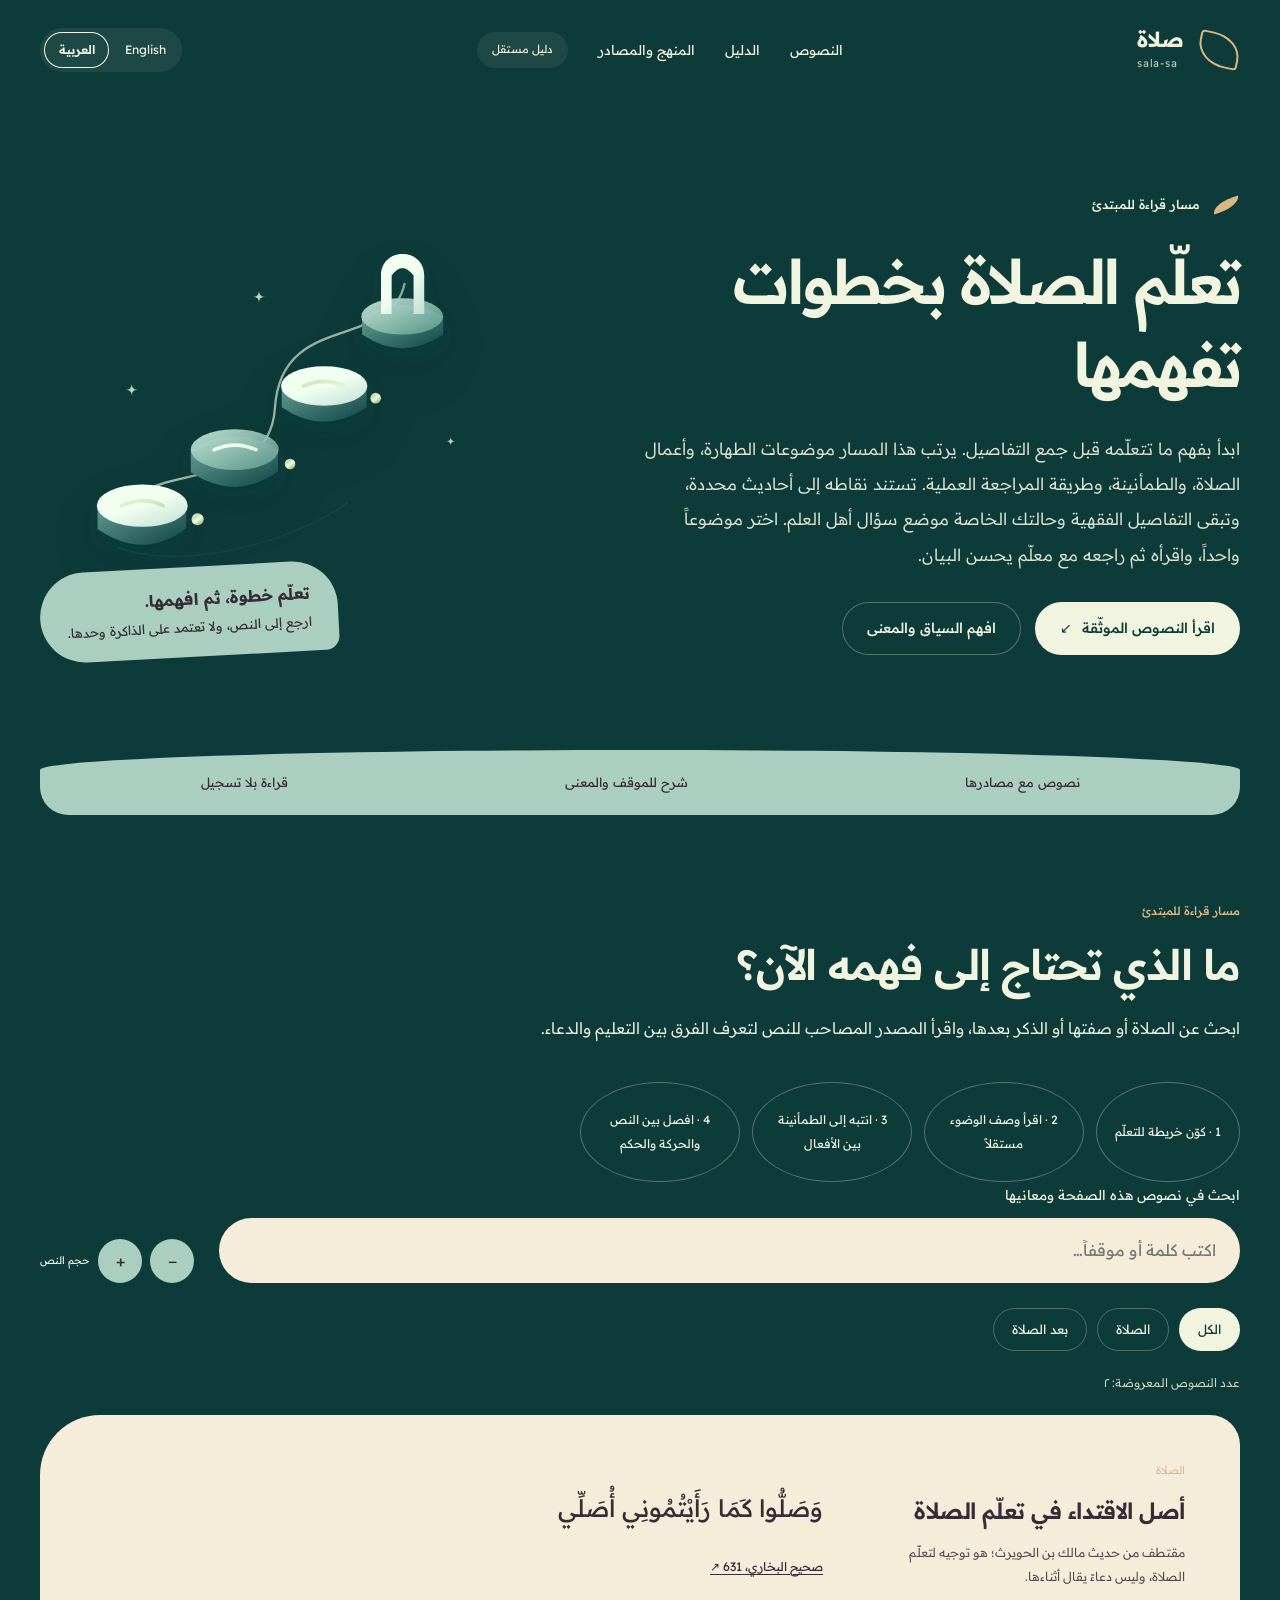
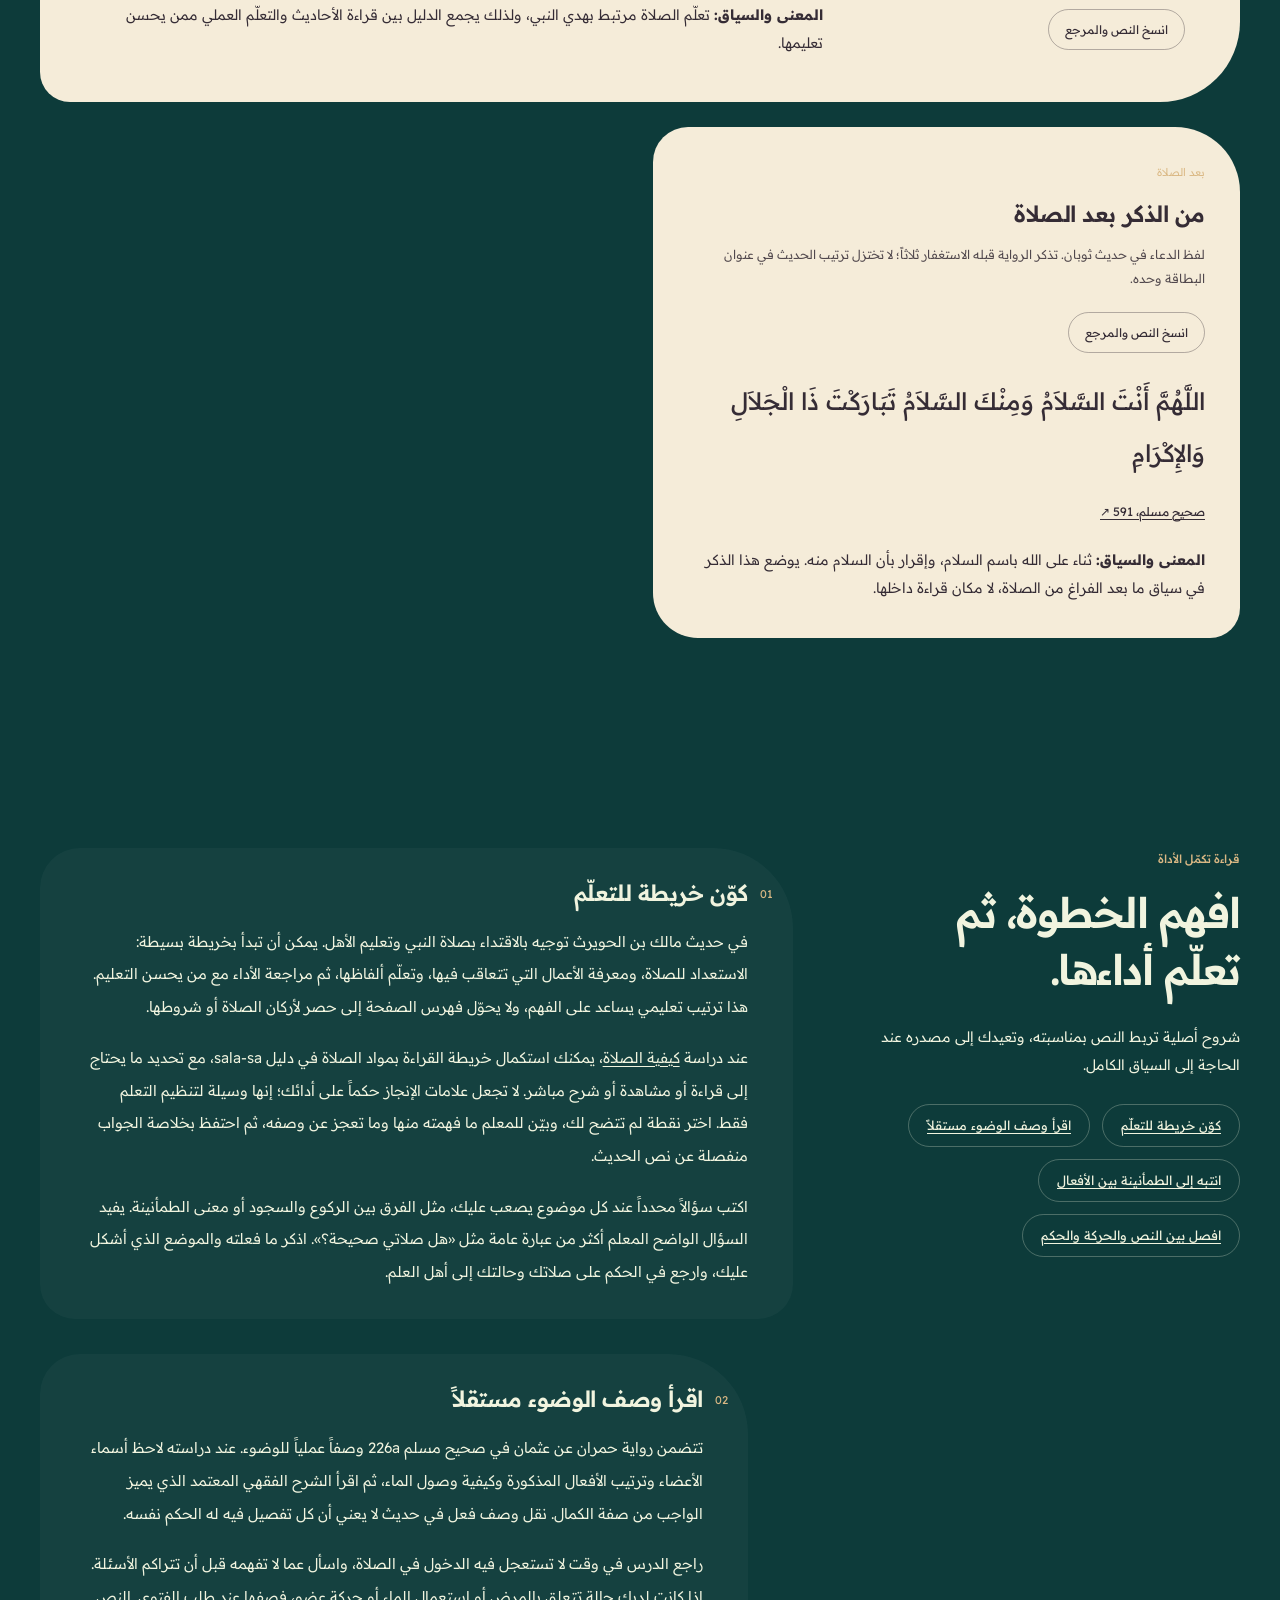
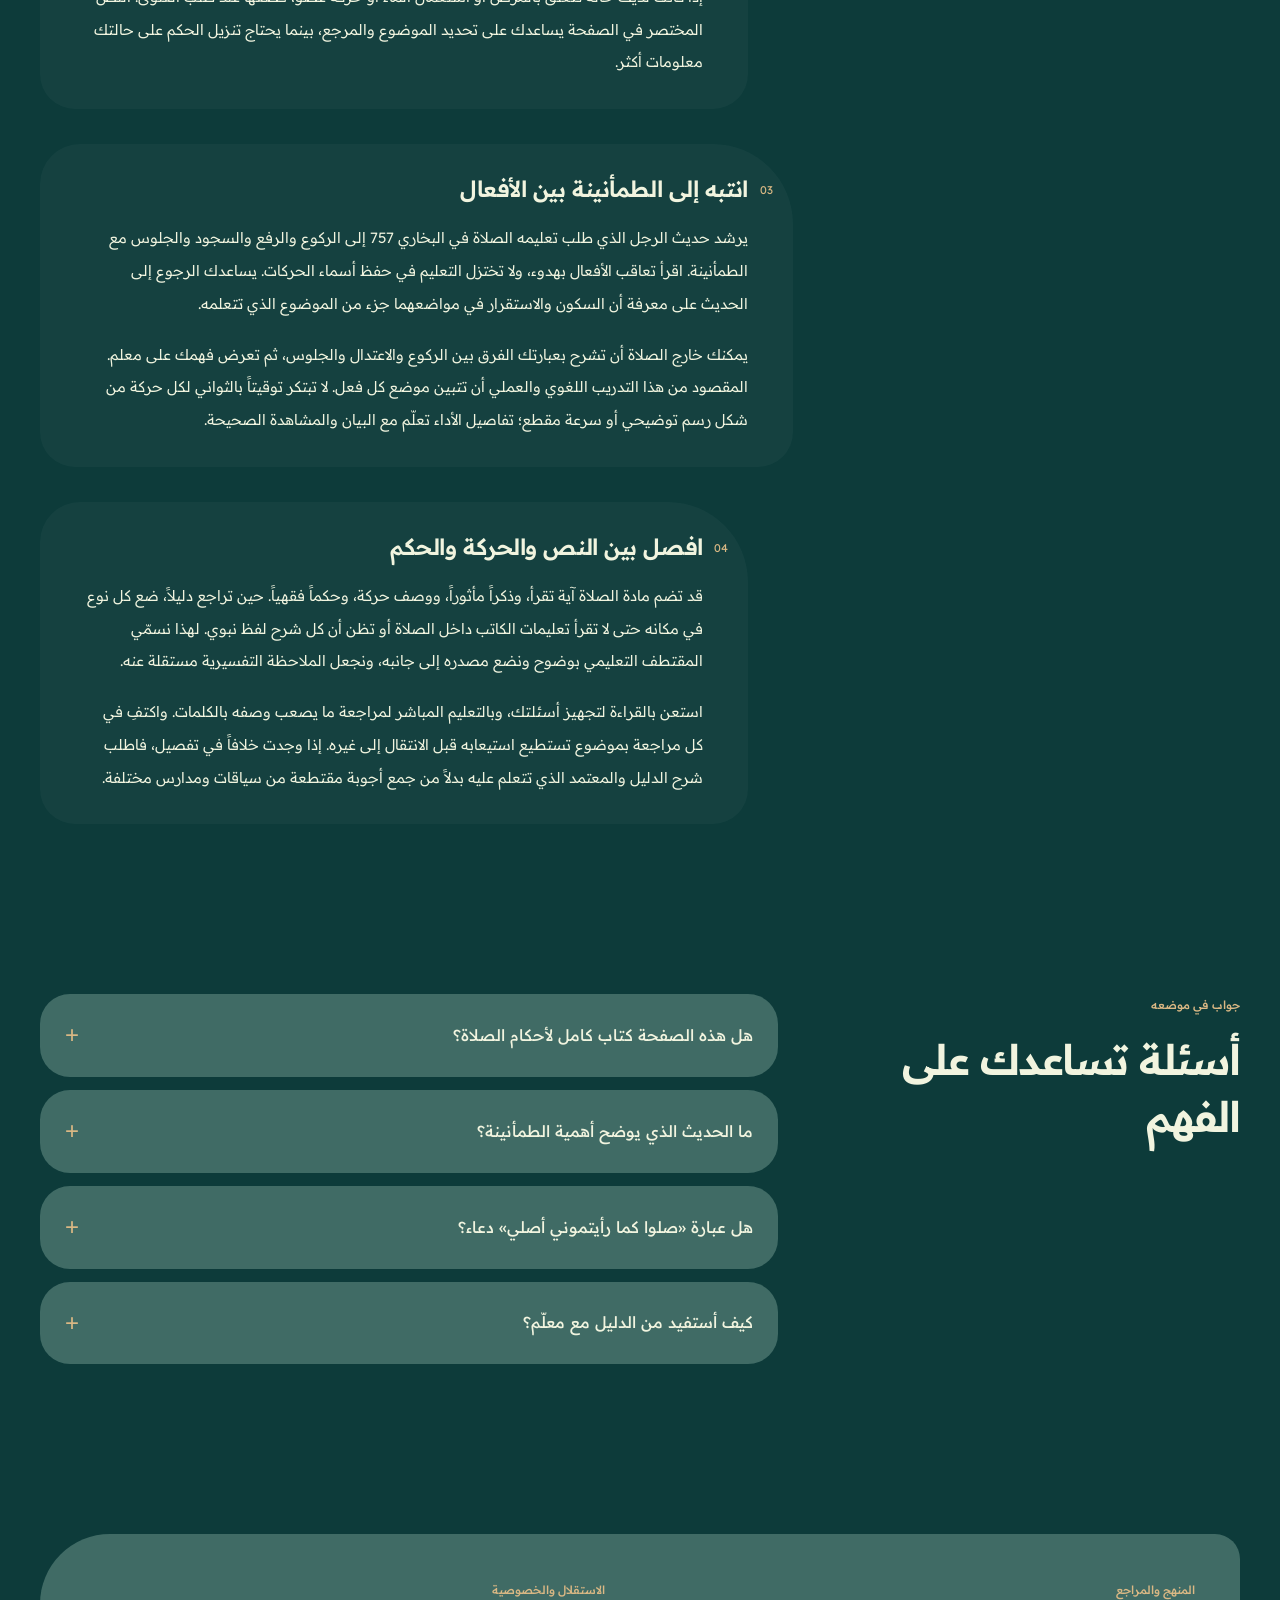
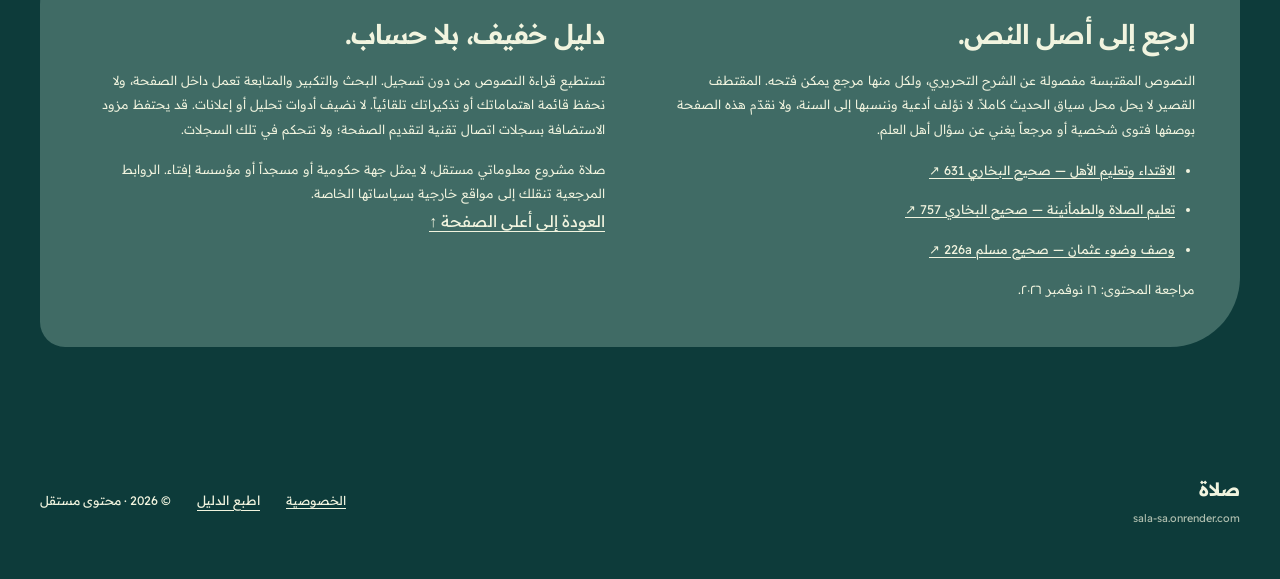
==== commit 66257df8: "Add contextual prayer guide references in Arabic and English" ====
--- a/render-sala/index.html
+++ b/render-sala/index.html
@@ -1,2 +1,2 @@
 <!doctype html>
-<html lang="ar" dir="rtl"><head><meta charset="utf-8"><meta name="viewport" content="width=device-width,initial-scale=1"><title>تعلّم الصلاة: الطمأنينة وترتيب التعلّم والمصادر | sala-sa</title><meta name="description" content="ابدأ بفهم ما تتعلّمه قبل جمع التفاصيل. يرتب هذا المسار موضوعات الطهارة، وأعمال الصلاة، والطمأنينة، وطريقة المراجعة العملية. تستند نقاطه إلى أحاديث محددة، وتبقى التفاصيل الفقهية وحالتك ا"><meta name="robots" content="index,follow,max-image-preview:large"><link rel="canonical" href="https://sala-sa.onrender.com/"><meta name="theme-color" content="#0d3b3a"><meta property="og:type" content="website"><meta property="og:title" content="تعلّم الصلاة: الطمأنينة وترتيب التعلّم والمصادر | sala-sa"><meta property="og:description" content="ابدأ بفهم ما تتعلّمه قبل جمع التفاصيل. يرتب هذا المسار موضوعات الطهارة، وأعمال الصلاة، والطمأنينة، وطريقة المراجعة العملية. تستند نقاطه إلى أحاديث محددة، وتبقى التفاصيل الفقهية وحالتك ا"><meta property="og:url" content="https://sala-sa.onrender.com/"><meta property="og:locale" content="ar_SA"><meta name="twitter:card" content="summary"><link rel="icon" href="./assets/icon.svg" type="image/svg+xml"><link rel="preload" href="./assets/readex-pro.ttf" as="font" type="font/ttf" crossorigin=""><link rel="stylesheet" href="./assets/style.css"><script type="application/ld+json">{"@context":"https://schema.org","@graph":[{"@type":"WebSite","@id":"https://sala-sa.onrender.com/#website","url":"https://sala-sa.onrender.com/","name":"صلاة","inLanguage":"ar"},{"@type":"WebPage","@id":"https://sala-sa.onrender.com/#webpage","url":"https://sala-sa.onrender.com/","name":"تعلّم الصلاة: الطمأنينة وترتيب التعلّم والمصادر | sala-sa","description":"ابدأ بفهم ما تتعلّمه قبل جمع التفاصيل. يرتب هذا المسار موضوعات الطهارة، وأعمال الصلاة، والطمأنينة، وطريقة المراجعة العملية. تستند نقاطه إلى أحاديث محددة، وتبقى التفاصيل الفقهية وحالتك ا","inLanguage":"ar","dateModified":"2026-11-16","isPartOf":{"@id":"https://sala-sa.onrender.com/#website"},"hasPart":[{"@type":"CreativeWork","name":"كوّن خريطة للتعلّم","url":"https://sala-sa.onrender.com/#guide-0","inLanguage":"ar"},{"@type":"CreativeWork","name":"اقرأ وصف الوضوء مستقلاً","url":"https://sala-sa.onrender.com/#guide-1","inLanguage":"ar"},{"@type":"CreativeWork","name":"انتبه إلى الطمأنينة بين الأفعال","url":"https://sala-sa.onrender.com/#guide-2","inLanguage":"ar"},{"@type":"CreativeWork","name":"افصل بين النص والحركة والحكم","url":"https://sala-sa.onrender.com/#guide-3","inLanguage":"ar"}]}]}</script><script type="module" src="./assets/app.mjs"></script><link href="https://sala-sa.onrender.com/" hreflang="ar" rel="alternate"><link href="https://sala-sa.onrender.com/en/" hreflang="en" rel="alternate"><link href="https://sala-sa.onrender.com/" hreflang="x-default" rel="alternate"><link href="./assets/languages.css" data-language-styles="" rel="stylesheet"></head><body class="sala design-3" data-focus="prayer-learning"><a href="#main" class="skip">انتقل إلى المحتوى</a><header class="site-header wrap"><a class="brand" href="#main" aria-label="صلاة، الرئيسية"><span class="brand-mark" aria-hidden="true"></span><span><strong>صلاة</strong><small>sala-sa</small></span></a><nav class="site-nav" aria-label="التنقل الرئيسي"><a href="#tool">النصوص</a><a href="#guide">الدليل</a><a class="nav-method" href="#sources">المنهج والمصادر</a><span class="nav-tip">دليل مستقل</span></nav><nav class="language-switch" aria-label="تغيير اللغة"><a href="https://sala-sa.onrender.com/" lang="ar" hreflang="ar" dir="rtl" aria-current="page">العربية</a><a href="https://sala-sa.onrender.com/en/" lang="en" hreflang="en">English</a></nav></header><main id="main"><section class="hero wrap" aria-label="دليل النصوص والمواقف" data-composition="learning-path"><div class="hero-copy"><p class="eyebrow">مسار قراءة للمبتدئ</p><h1>تعلّم الصلاة بخطوات تفهمها</h1><p class="hero-intro">ابدأ بفهم ما تتعلّمه قبل جمع التفاصيل. يرتب هذا المسار موضوعات الطهارة، وأعمال الصلاة، والطمأنينة، وطريقة المراجعة العملية. تستند نقاطه إلى أحاديث محددة، وتبقى التفاصيل الفقهية وحالتك الخاصة موضع سؤال أهل العلم. اختر موضوعاً واحداً، واقرأه ثم راجعه مع معلّم يحسن البيان.</p><div class="hero-actions"><a class="btn" href="#tool">اقرأ النصوص الموثّقة <span aria-hidden="true">↙</span></a><a class="btn btn-quiet" href="#guide">افهم السياق والمعنى</a></div></div><div class="hero-art"><img src="./assets/hero.svg" alt="" width="640" height="560" fetchpriority="high"><p class="art-label">النص · المعنى · المصدر</p><aside class="hero-detail"><strong>تعلّم خطوة، ثم افهمها.</strong>ارجع إلى النص، ولا تعتمد على الذاكرة وحدها.</aside></div></section><div class="top-ribbon wrap" aria-label="عن الدليل"><span>نصوص مع مصادرها</span><span>شرح للموقف والمعنى</span><span>قراءة بلا تسجيل</span></div><section id="tool" class="section wrap"><div class="section-head"><span class="section-kicker">مسار قراءة للمبتدئ</span><h2>ما الذي تحتاج إلى فهمه الآن؟</h2><p>ابحث عن الصلاة أو صفتها أو الذكر بعدها، واقرأ المصدر المصاحب للنص لتعرف الفرق بين التعليم والدعاء.</p></div><div class="reading-strip" aria-label="اختر خطوة التعلّم"><button disabled type="button" data-guide-jump="guide-0">1 · كوّن خريطة للتعلّم</button><button disabled type="button" data-guide-jump="guide-1">2 · اقرأ وصف الوضوء مستقلاً</button><button disabled type="button" data-guide-jump="guide-2">3 · انتبه إلى الطمأنينة بين الأفعال</button><button disabled type="button" data-guide-jump="guide-3">4 · افصل بين النص والحركة والحكم</button></div><div class="library-tools"><div class="search-field"><label for="library-search">ابحث في نصوص هذه الصفحة ومعانيها</label><input type="search" disabled id="library-search" placeholder="اكتب كلمة أو موقفاً…" autocomplete="off"></div><div class="reading-actions" aria-label="حجم النص المقتبس"><button disabled type="button" data-font-size="-0.1" aria-label="تصغير النص">−</button><button disabled type="button" data-font-size="0.1" aria-label="تكبير النص">+</button><span id="reading-status" role="status">حجم النص</span></div></div><div class="filters" role="group" aria-label="تصفية المواقف"><button disabled type="button" class="chip" data-situation-filter="all" aria-pressed="true">الكل</button><button disabled type="button" class="chip" data-situation-filter="prayer" aria-pressed="false">الصلاة</button><button disabled type="button" class="chip" data-situation-filter="after-prayer" aria-pressed="false">بعد الصلاة</button></div><p class="search-status" id="search-status" role="status">عدد النصوص المعروضة: 2</p><div class="library-list"><article class="library-entry featured" id="entry-prayer-learning" data-entry="prayer-learning" data-situation="prayer"><div><p class="entry-kicker">الصلاة</p><h3>أصل الاقتداء في تعلّم الصلاة</h3><p class="entry-usage">مقتطف من حديث مالك بن الحويرث؛ هو توجيه لتعلّم الصلاة، وليس دعاءً يقال أثناءها.</p><button disabled type="button" class="entry-copy" data-copy="citation-prayer-learning">انسخ النص والمرجع</button></div><div><div id="citation-prayer-learning"><p class="citation-text">وَصَلُّوا كَمَا رَأَيْتُمُونِي أُصَلِّي</p><a class="source-label" href="https://sunnah.com/bukhari:631" target="_blank" rel="noopener noreferrer">صحيح البخاري، 631 ↗</a></div><p class="entry-meaning"><strong>المعنى والسياق:</strong> تعلّم الصلاة مرتبط بهدي النبي، ولذلك يجمع الدليل بين قراءة الأحاديث والتعلّم العملي ممن يحسن تعليمها.</p></div></article><article class="library-entry" id="entry-after-prayer-peace" data-entry="after-prayer-peace" data-situation="after-prayer"><div><p class="entry-kicker">بعد الصلاة</p><h3>من الذكر بعد الصلاة</h3><p class="entry-usage">لفظ الدعاء في حديث ثوبان. تذكر الرواية قبله الاستغفار ثلاثاً؛ لا تختزل ترتيب الحديث في عنوان البطاقة وحده.</p><button disabled type="button" class="entry-copy" data-copy="citation-after-prayer-peace">انسخ النص والمرجع</button></div><div><div id="citation-after-prayer-peace"><p class="citation-text">اللَّهُمَّ أَنْتَ السَّلاَمُ وَمِنْكَ السَّلاَمُ تَبَارَكْتَ ذَا الْجَلاَلِ وَالإِكْرَامِ</p><a class="source-label" href="https://sunnah.com/muslim:591" target="_blank" rel="noopener noreferrer">صحيح مسلم، 591 ↗</a></div><p class="entry-meaning"><strong>المعنى والسياق:</strong> ثناء على الله باسم السلام، وإقرار بأن السلام منه. يوضع هذا الذكر في سياق ما بعد الفراغ من الصلاة، لا مكان قراءة داخلها.</p></div></article></div><p class="copy-status" id="copy-status" role="status"></p><noscript><p>النصوص والمصادر ظاهرة دون JavaScript. فعّله للبحث والتصفية ومساعد القراءة.</p></noscript></section><section id="guide" class="section wrap"><div class="guide-layout"><div class="guide-title"><span class="section-kicker">قراءة تكمّل الأداة</span><h2>افهم الخطوة، ثم تعلّم أداءها.</h2><p>شروح أصلية تربط النص بمناسبته، وتعيدك إلى مصدره عند الحاجة إلى السياق الكامل.</p><div class="reading-strip"><a class="chip" href="#guide-0">كوّن خريطة للتعلّم</a><a class="chip" href="#guide-1">اقرأ وصف الوضوء مستقلاً</a><a class="chip" href="#guide-2">انتبه إلى الطمأنينة بين الأفعال</a><a class="chip" href="#guide-3">افصل بين النص والحركة والحكم</a></div></div><div class="guide-list"><article class="guide-article" id="guide-0"><span class="article-number" aria-hidden="true">01</span><h3>كوّن خريطة للتعلّم</h3><p>في حديث مالك بن الحويرث توجيه بالاقتداء بصلاة النبي وتعليم الأهل. يمكن أن تبدأ بخريطة بسيطة: الاستعداد للصلاة، ومعرفة الأعمال التي تتعاقب فيها، وتعلّم ألفاظها، ثم مراجعة الأداء مع من يحسن التعليم. هذا ترتيب تعليمي يساعد على الفهم، ولا يحوّل فهرس الصفحة إلى حصر لأركان الصلاة أو شروطها.</p><p>اكتب سؤالاً محدداً عند كل موضوع يصعب عليك، مثل الفرق بين الركوع والسجود أو معنى الطمأنينة. يفيد السؤال الواضح المعلم أكثر من عبارة عامة مثل «هل صلاتي صحيحة؟». اذكر ما فعلته والموضع الذي أشكل عليك، وارجع في الحكم على صلاتك وحالتك إلى أهل العلم.</p></article><article class="guide-article" id="guide-1"><span class="article-number" aria-hidden="true">02</span><h3>اقرأ وصف الوضوء مستقلاً</h3><p>تتضمن رواية حمران عن عثمان في صحيح مسلم 226a وصفاً عملياً للوضوء. عند دراسته لاحظ أسماء الأعضاء وترتيب الأفعال المذكورة وكيفية وصول الماء، ثم اقرأ الشرح الفقهي المعتمد الذي يميز الواجب من صفة الكمال. نقل وصف فعل في حديث لا يعني أن كل تفصيل فيه له الحكم نفسه.</p><p>راجع الدرس في وقت لا تستعجل فيه الدخول في الصلاة، واسأل عما لا تفهمه قبل أن تتراكم الأسئلة. إذا كانت لديك حالة تتعلق بالمرض أو استعمال الماء أو حركة عضو، فصفها عند طلب الفتوى. النص المختصر في الصفحة يساعدك على تحديد الموضوع والمرجع، بينما يحتاج تنزيل الحكم على حالتك معلومات أكثر.</p></article><article class="guide-article" id="guide-2"><span class="article-number" aria-hidden="true">03</span><h3>انتبه إلى الطمأنينة بين الأفعال</h3><p>يرشد حديث الرجل الذي طلب تعليمه الصلاة في البخاري 757 إلى الركوع والرفع والسجود والجلوس مع الطمأنينة. اقرأ تعاقب الأفعال بهدوء، ولا تختزل التعليم في حفظ أسماء الحركات. يساعدك الرجوع إلى الحديث على معرفة أن السكون والاستقرار في مواضعهما جزء من الموضوع الذي تتعلمه.</p><p>يمكنك خارج الصلاة أن تشرح بعبارتك الفرق بين الركوع والاعتدال والجلوس، ثم تعرض فهمك على معلم. المقصود من هذا التدريب اللغوي والعملي أن تتبين موضع كل فعل. لا تبتكر توقيتاً بالثواني لكل حركة من شكل رسم توضيحي أو سرعة مقطع؛ تفاصيل الأداء تعلّم مع البيان والمشاهدة الصحيحة.</p></article><article class="guide-article" id="guide-3"><span class="article-number" aria-hidden="true">04</span><h3>افصل بين النص والحركة والحكم</h3><p>قد تضم مادة الصلاة آية تقرأ، وذكراً مأثوراً، ووصف حركة، وحكماً فقهياً. حين تراجع دليلاً، ضع كل نوع في مكانه حتى لا تقرأ تعليمات الكاتب داخل الصلاة أو تظن أن كل شرح لفظ نبوي. لهذا نسمّي المقتطف التعليمي بوضوح ونضع مصدره إلى جانبه، ونجعل الملاحظة التفسيرية مستقلة عنه.</p><p>استعن بالقراءة لتجهيز أسئلتك، وبالتعليم المباشر لمراجعة ما يصعب وصفه بالكلمات. واكتفِ في كل مراجعة بموضوع تستطيع استيعابه قبل الانتقال إلى غيره. إذا وجدت خلافاً في تفصيل، فاطلب شرح الدليل والمعتمد الذي تتعلم عليه بدلاً من جمع أجوبة مقتطعة من سياقات ومدارس مختلفة.</p></article></div></div></section><section id="faq" class="section wrap"><div class="faq-layout"><div><span class="section-kicker">جواب في موضعه</span><h2>أسئلة تساعدك على الفهم</h2></div><div class="faq-list"><details><summary>هل هذه الصفحة كتاب كامل لأحكام الصلاة؟</summary><p>هي مدخل منظم للتعلّم ومراجعته، مع إحالات إلى أحاديث معينة. تعلّم شروط الصلاة وأركانها وتفاصيلها من منهج موثوق، واسأل عن حالتك عند الحاجة.</p></details><details><summary>ما الحديث الذي يوضح أهمية الطمأنينة؟</summary><p>راجع حديث تعليم الرجل الصلاة في صحيح البخاري 757. يذكر الركوع والرفع والسجود والجلوس مع الطمأنينة، والمصدر مفتوح للمراجعة.</p></details><details><summary>هل عبارة «صلوا كما رأيتموني أصلي» دعاء؟</summary><p>هي توجيه في حديث مالك بن الحويرث في البخاري 631. نعرضها لتوضيح أصل التعلّم والاقتداء، ولا نقدمها ذكراً يقال داخل الصلاة.</p></details><details><summary>كيف أستفيد من الدليل مع معلّم؟</summary><p>اقرأ قسماً، ثم اكتب ما فهمته والأسئلة الباقية. اعرض الأداء والسؤال بوضوح، وارجع إلى المصدر عند اختلاف النقل أو التباس لفظ الشرح بالحديث.</p></details></div></div></section><section id="sources" class="section wrap"><div class="sources-layout"><div><span class="section-kicker">المنهج والمراجع</span><h2>ارجع إلى أصل النص.</h2><p>النصوص المقتبسة مفصولة عن الشرح التحريري، ولكل منها مرجع يمكن فتحه. المقتطف القصير لا يحل محل سياق الحديث كاملاً. لا نؤلف أدعية وننسبها إلى السنة، ولا نقدّم هذه الصفحة بوصفها فتوى شخصية أو مرجعاً يغني عن سؤال أهل العلم.</p><ul><li><a href="https://sunnah.com/bukhari:631" target="_blank" rel="noopener noreferrer">الاقتداء وتعليم الأهل — صحيح البخاري 631 ↗</a></li><li><a href="https://sunnah.com/bukhari:757" target="_blank" rel="noopener noreferrer">تعليم الصلاة والطمأنينة — صحيح البخاري 757 ↗</a></li><li><a href="https://sunnah.com/muslim:226a" target="_blank" rel="noopener noreferrer">وصف وضوء عثمان — صحيح مسلم 226a ↗</a></li></ul><p>مراجعة المحتوى: ١٦ نوفمبر ٢٠٢٦.</p></div><div id="privacy"><span class="section-kicker">الاستقلال والخصوصية</span><h2>دليل خفيف، بلا حساب.</h2><p>تستطيع قراءة النصوص من دون تسجيل. البحث والتكبير والمتابعة تعمل داخل الصفحة، ولا نحفظ قائمة اهتماماتك أو تذكيراتك تلقائياً. لا نضيف أدوات تحليل أو إعلانات. قد يحتفظ مزود الاستضافة بسجلات اتصال تقنية لتقديم الصفحة؛ ولا نتحكم في تلك السجلات.</p><p>صلاة مشروع معلوماتي مستقل، لا يمثل جهة حكومية أو مسجداً أو مؤسسة إفتاء. الروابط المرجعية تنقلك إلى مواقع خارجية بسياساتها الخاصة.</p><a href="#main">العودة إلى أعلى الصفحة ↑</a></div></div></section></main><footer class="site-footer wrap"><div><strong>صلاة</strong><small>sala-sa.onrender.com</small></div><div class="footer-actions"><a href="#privacy">الخصوصية</a><button disabled type="button" class="text-button" id="print-page">اطبع الدليل</button><span>© 2026 · محتوى مستقل</span></div></footer></body></html>+<html lang="ar" dir="rtl"><head><meta charset="utf-8"><meta name="viewport" content="width=device-width,initial-scale=1"><title>تعلّم الصلاة: الطمأنينة وترتيب التعلّم والمصادر | sala-sa</title><meta name="description" content="ابدأ بفهم ما تتعلّمه قبل جمع التفاصيل. يرتب هذا المسار موضوعات الطهارة، وأعمال الصلاة، والطمأنينة، وطريقة المراجعة العملية. تستند نقاطه إلى أحاديث محددة، وتبقى التفاصيل الفقهية وحالتك ا"><meta name="robots" content="index,follow,max-image-preview:large"><link rel="canonical" href="https://sala-sa.onrender.com/"><meta name="theme-color" content="#0d3b3a"><meta property="og:type" content="website"><meta property="og:title" content="تعلّم الصلاة: الطمأنينة وترتيب التعلّم والمصادر | sala-sa"><meta property="og:description" content="ابدأ بفهم ما تتعلّمه قبل جمع التفاصيل. يرتب هذا المسار موضوعات الطهارة، وأعمال الصلاة، والطمأنينة، وطريقة المراجعة العملية. تستند نقاطه إلى أحاديث محددة، وتبقى التفاصيل الفقهية وحالتك ا"><meta property="og:url" content="https://sala-sa.onrender.com/"><meta property="og:locale" content="ar_SA"><meta name="twitter:card" content="summary"><link rel="icon" href="./assets/icon.svg" type="image/svg+xml"><link rel="preload" href="./assets/readex-pro.ttf" as="font" type="font/ttf" crossorigin=""><link rel="stylesheet" href="./assets/style.css"><script type="application/ld+json">{"@context":"https://schema.org","@graph":[{"@type":"WebSite","@id":"https://sala-sa.onrender.com/#website","url":"https://sala-sa.onrender.com/","name":"صلاة","inLanguage":"ar"},{"@type":"WebPage","@id":"https://sala-sa.onrender.com/#webpage","url":"https://sala-sa.onrender.com/","name":"تعلّم الصلاة: الطمأنينة وترتيب التعلّم والمصادر | sala-sa","description":"ابدأ بفهم ما تتعلّمه قبل جمع التفاصيل. يرتب هذا المسار موضوعات الطهارة، وأعمال الصلاة، والطمأنينة، وطريقة المراجعة العملية. تستند نقاطه إلى أحاديث محددة، وتبقى التفاصيل الفقهية وحالتك ا","inLanguage":"ar","dateModified":"2026-11-16","isPartOf":{"@id":"https://sala-sa.onrender.com/#website"},"hasPart":[{"@type":"CreativeWork","name":"كوّن خريطة للتعلّم","url":"https://sala-sa.onrender.com/#guide-0","inLanguage":"ar"},{"@type":"CreativeWork","name":"اقرأ وصف الوضوء مستقلاً","url":"https://sala-sa.onrender.com/#guide-1","inLanguage":"ar"},{"@type":"CreativeWork","name":"انتبه إلى الطمأنينة بين الأفعال","url":"https://sala-sa.onrender.com/#guide-2","inLanguage":"ar"},{"@type":"CreativeWork","name":"افصل بين النص والحركة والحكم","url":"https://sala-sa.onrender.com/#guide-3","inLanguage":"ar"}]}]}</script><script type="module" src="./assets/app.mjs"></script><link href="https://sala-sa.onrender.com/" hreflang="ar" rel="alternate"><link href="https://sala-sa.onrender.com/en/" hreflang="en" rel="alternate"><link href="https://sala-sa.onrender.com/" hreflang="x-default" rel="alternate"><link href="./assets/languages.css" data-language-styles="" rel="stylesheet"></head><body class="sala design-3" data-focus="prayer-learning"><a href="#main" class="skip">انتقل إلى المحتوى</a><header class="site-header wrap"><a class="brand" href="#main" aria-label="صلاة، الرئيسية"><span class="brand-mark" aria-hidden="true"></span><span><strong>صلاة</strong><small>sala-sa</small></span></a><nav class="site-nav" aria-label="التنقل الرئيسي"><a href="#tool">النصوص</a><a href="#guide">الدليل</a><a class="nav-method" href="#sources">المنهج والمصادر</a><span class="nav-tip">دليل مستقل</span></nav><nav class="language-switch" aria-label="تغيير اللغة"><a href="https://sala-sa.onrender.com/" lang="ar" hreflang="ar" dir="rtl" aria-current="page">العربية</a><a href="https://sala-sa.onrender.com/en/" lang="en" hreflang="en">English</a></nav></header><main id="main"><section class="hero wrap" aria-label="دليل النصوص والمواقف" data-composition="learning-path"><div class="hero-copy"><p class="eyebrow">مسار قراءة للمبتدئ</p><h1>تعلّم الصلاة بخطوات تفهمها</h1><p class="hero-intro">ابدأ بفهم ما تتعلّمه قبل جمع التفاصيل. يرتب هذا المسار موضوعات الطهارة، وأعمال الصلاة، والطمأنينة، وطريقة المراجعة العملية. تستند نقاطه إلى أحاديث محددة، وتبقى التفاصيل الفقهية وحالتك الخاصة موضع سؤال أهل العلم. اختر موضوعاً واحداً، واقرأه ثم راجعه مع معلّم يحسن البيان.</p><div class="hero-actions"><a class="btn" href="#tool">اقرأ النصوص الموثّقة <span aria-hidden="true">↙</span></a><a class="btn btn-quiet" href="#guide">افهم السياق والمعنى</a></div></div><div class="hero-art"><img src="./assets/hero.svg" alt="" width="640" height="560" fetchpriority="high"><p class="art-label">النص · المعنى · المصدر</p><aside class="hero-detail"><strong>تعلّم خطوة، ثم افهمها.</strong>ارجع إلى النص، ولا تعتمد على الذاكرة وحدها.</aside></div></section><div class="top-ribbon wrap" aria-label="عن الدليل"><span>نصوص مع مصادرها</span><span>شرح للموقف والمعنى</span><span>قراءة بلا تسجيل</span></div><section id="tool" class="section wrap"><div class="section-head"><span class="section-kicker">مسار قراءة للمبتدئ</span><h2>ما الذي تحتاج إلى فهمه الآن؟</h2><p>ابحث عن الصلاة أو صفتها أو الذكر بعدها، واقرأ المصدر المصاحب للنص لتعرف الفرق بين التعليم والدعاء.</p></div><div class="reading-strip" aria-label="اختر خطوة التعلّم"><button disabled type="button" data-guide-jump="guide-0">1 · كوّن خريطة للتعلّم</button><button disabled type="button" data-guide-jump="guide-1">2 · اقرأ وصف الوضوء مستقلاً</button><button disabled type="button" data-guide-jump="guide-2">3 · انتبه إلى الطمأنينة بين الأفعال</button><button disabled type="button" data-guide-jump="guide-3">4 · افصل بين النص والحركة والحكم</button></div><div class="library-tools"><div class="search-field"><label for="library-search">ابحث في نصوص هذه الصفحة ومعانيها</label><input type="search" disabled id="library-search" placeholder="اكتب كلمة أو موقفاً…" autocomplete="off"></div><div class="reading-actions" aria-label="حجم النص المقتبس"><button disabled type="button" data-font-size="-0.1" aria-label="تصغير النص">−</button><button disabled type="button" data-font-size="0.1" aria-label="تكبير النص">+</button><span id="reading-status" role="status">حجم النص</span></div></div><div class="filters" role="group" aria-label="تصفية المواقف"><button disabled type="button" class="chip" data-situation-filter="all" aria-pressed="true">الكل</button><button disabled type="button" class="chip" data-situation-filter="prayer" aria-pressed="false">الصلاة</button><button disabled type="button" class="chip" data-situation-filter="after-prayer" aria-pressed="false">بعد الصلاة</button></div><p class="search-status" id="search-status" role="status">عدد النصوص المعروضة: 2</p><div class="library-list"><article class="library-entry featured" id="entry-prayer-learning" data-entry="prayer-learning" data-situation="prayer"><div><p class="entry-kicker">الصلاة</p><h3>أصل الاقتداء في تعلّم الصلاة</h3><p class="entry-usage">مقتطف من حديث مالك بن الحويرث؛ هو توجيه لتعلّم الصلاة، وليس دعاءً يقال أثناءها.</p><button disabled type="button" class="entry-copy" data-copy="citation-prayer-learning">انسخ النص والمرجع</button></div><div><div id="citation-prayer-learning"><p class="citation-text">وَصَلُّوا كَمَا رَأَيْتُمُونِي أُصَلِّي</p><a class="source-label" href="https://sunnah.com/bukhari:631" target="_blank" rel="noopener noreferrer">صحيح البخاري، 631 ↗</a></div><p class="entry-meaning"><strong>المعنى والسياق:</strong> تعلّم الصلاة مرتبط بهدي النبي، ولذلك يجمع الدليل بين قراءة الأحاديث والتعلّم العملي ممن يحسن تعليمها.</p></div></article><article class="library-entry" id="entry-after-prayer-peace" data-entry="after-prayer-peace" data-situation="after-prayer"><div><p class="entry-kicker">بعد الصلاة</p><h3>من الذكر بعد الصلاة</h3><p class="entry-usage">لفظ الدعاء في حديث ثوبان. تذكر الرواية قبله الاستغفار ثلاثاً؛ لا تختزل ترتيب الحديث في عنوان البطاقة وحده.</p><button disabled type="button" class="entry-copy" data-copy="citation-after-prayer-peace">انسخ النص والمرجع</button></div><div><div id="citation-after-prayer-peace"><p class="citation-text">اللَّهُمَّ أَنْتَ السَّلاَمُ وَمِنْكَ السَّلاَمُ تَبَارَكْتَ ذَا الْجَلاَلِ وَالإِكْرَامِ</p><a class="source-label" href="https://sunnah.com/muslim:591" target="_blank" rel="noopener noreferrer">صحيح مسلم، 591 ↗</a></div><p class="entry-meaning"><strong>المعنى والسياق:</strong> ثناء على الله باسم السلام، وإقرار بأن السلام منه. يوضع هذا الذكر في سياق ما بعد الفراغ من الصلاة، لا مكان قراءة داخلها.</p></div></article></div><p class="copy-status" id="copy-status" role="status"></p><noscript><p>النصوص والمصادر ظاهرة دون JavaScript. فعّله للبحث والتصفية ومساعد القراءة.</p></noscript></section><section id="guide" class="section wrap"><div class="guide-layout"><div class="guide-title"><span class="section-kicker">قراءة تكمّل الأداة</span><h2>افهم الخطوة، ثم تعلّم أداءها.</h2><p>شروح أصلية تربط النص بمناسبته، وتعيدك إلى مصدره عند الحاجة إلى السياق الكامل.</p><div class="reading-strip"><a class="chip" href="#guide-0">كوّن خريطة للتعلّم</a><a class="chip" href="#guide-1">اقرأ وصف الوضوء مستقلاً</a><a class="chip" href="#guide-2">انتبه إلى الطمأنينة بين الأفعال</a><a class="chip" href="#guide-3">افصل بين النص والحركة والحكم</a></div></div><div class="guide-list"><article class="guide-article" id="guide-0"><span class="article-number" aria-hidden="true">01</span><h3>كوّن خريطة للتعلّم</h3><p>في حديث مالك بن الحويرث توجيه بالاقتداء بصلاة النبي وتعليم الأهل. يمكن أن تبدأ بخريطة بسيطة: الاستعداد للصلاة، ومعرفة الأعمال التي تتعاقب فيها، وتعلّم ألفاظها، ثم مراجعة الأداء مع من يحسن التعليم. هذا ترتيب تعليمي يساعد على الفهم، ولا يحوّل فهرس الصفحة إلى حصر لأركان الصلاة أو شروطها.</p><p data-project-reference="sala-sa">عند دراسة <a style="text-decoration:underline;text-underline-offset:.2em" href="https://sala-sa.com/">كيفية الصلاة</a>، يمكنك استكمال خريطة القراءة بمواد الصلاة في دليل sala-sa، مع تحديد ما يحتاج إلى قراءة أو مشاهدة أو شرح مباشر. لا تجعل علامات الإنجاز حكماً على أدائك؛ إنها وسيلة لتنظيم التعلم فقط. اختر نقطة لم تتضح لك، وبيّن للمعلم ما فهمته منها وما تعجز عن وصفه، ثم احتفظ بخلاصة الجواب منفصلة عن نص الحديث.</p><p>اكتب سؤالاً محدداً عند كل موضوع يصعب عليك، مثل الفرق بين الركوع والسجود أو معنى الطمأنينة. يفيد السؤال الواضح المعلم أكثر من عبارة عامة مثل «هل صلاتي صحيحة؟». اذكر ما فعلته والموضع الذي أشكل عليك، وارجع في الحكم على صلاتك وحالتك إلى أهل العلم.</p></article><article class="guide-article" id="guide-1"><span class="article-number" aria-hidden="true">02</span><h3>اقرأ وصف الوضوء مستقلاً</h3><p>تتضمن رواية حمران عن عثمان في صحيح مسلم 226a وصفاً عملياً للوضوء. عند دراسته لاحظ أسماء الأعضاء وترتيب الأفعال المذكورة وكيفية وصول الماء، ثم اقرأ الشرح الفقهي المعتمد الذي يميز الواجب من صفة الكمال. نقل وصف فعل في حديث لا يعني أن كل تفصيل فيه له الحكم نفسه.</p><p>راجع الدرس في وقت لا تستعجل فيه الدخول في الصلاة، واسأل عما لا تفهمه قبل أن تتراكم الأسئلة. إذا كانت لديك حالة تتعلق بالمرض أو استعمال الماء أو حركة عضو، فصفها عند طلب الفتوى. النص المختصر في الصفحة يساعدك على تحديد الموضوع والمرجع، بينما يحتاج تنزيل الحكم على حالتك معلومات أكثر.</p></article><article class="guide-article" id="guide-2"><span class="article-number" aria-hidden="true">03</span><h3>انتبه إلى الطمأنينة بين الأفعال</h3><p>يرشد حديث الرجل الذي طلب تعليمه الصلاة في البخاري 757 إلى الركوع والرفع والسجود والجلوس مع الطمأنينة. اقرأ تعاقب الأفعال بهدوء، ولا تختزل التعليم في حفظ أسماء الحركات. يساعدك الرجوع إلى الحديث على معرفة أن السكون والاستقرار في مواضعهما جزء من الموضوع الذي تتعلمه.</p><p>يمكنك خارج الصلاة أن تشرح بعبارتك الفرق بين الركوع والاعتدال والجلوس، ثم تعرض فهمك على معلم. المقصود من هذا التدريب اللغوي والعملي أن تتبين موضع كل فعل. لا تبتكر توقيتاً بالثواني لكل حركة من شكل رسم توضيحي أو سرعة مقطع؛ تفاصيل الأداء تعلّم مع البيان والمشاهدة الصحيحة.</p></article><article class="guide-article" id="guide-3"><span class="article-number" aria-hidden="true">04</span><h3>افصل بين النص والحركة والحكم</h3><p>قد تضم مادة الصلاة آية تقرأ، وذكراً مأثوراً، ووصف حركة، وحكماً فقهياً. حين تراجع دليلاً، ضع كل نوع في مكانه حتى لا تقرأ تعليمات الكاتب داخل الصلاة أو تظن أن كل شرح لفظ نبوي. لهذا نسمّي المقتطف التعليمي بوضوح ونضع مصدره إلى جانبه، ونجعل الملاحظة التفسيرية مستقلة عنه.</p><p>استعن بالقراءة لتجهيز أسئلتك، وبالتعليم المباشر لمراجعة ما يصعب وصفه بالكلمات. واكتفِ في كل مراجعة بموضوع تستطيع استيعابه قبل الانتقال إلى غيره. إذا وجدت خلافاً في تفصيل، فاطلب شرح الدليل والمعتمد الذي تتعلم عليه بدلاً من جمع أجوبة مقتطعة من سياقات ومدارس مختلفة.</p></article></div></div></section><section id="faq" class="section wrap"><div class="faq-layout"><div><span class="section-kicker">جواب في موضعه</span><h2>أسئلة تساعدك على الفهم</h2></div><div class="faq-list"><details><summary>هل هذه الصفحة كتاب كامل لأحكام الصلاة؟</summary><p>هي مدخل منظم للتعلّم ومراجعته، مع إحالات إلى أحاديث معينة. تعلّم شروط الصلاة وأركانها وتفاصيلها من منهج موثوق، واسأل عن حالتك عند الحاجة.</p></details><details><summary>ما الحديث الذي يوضح أهمية الطمأنينة؟</summary><p>راجع حديث تعليم الرجل الصلاة في صحيح البخاري 757. يذكر الركوع والرفع والسجود والجلوس مع الطمأنينة، والمصدر مفتوح للمراجعة.</p></details><details><summary>هل عبارة «صلوا كما رأيتموني أصلي» دعاء؟</summary><p>هي توجيه في حديث مالك بن الحويرث في البخاري 631. نعرضها لتوضيح أصل التعلّم والاقتداء، ولا نقدمها ذكراً يقال داخل الصلاة.</p></details><details><summary>كيف أستفيد من الدليل مع معلّم؟</summary><p>اقرأ قسماً، ثم اكتب ما فهمته والأسئلة الباقية. اعرض الأداء والسؤال بوضوح، وارجع إلى المصدر عند اختلاف النقل أو التباس لفظ الشرح بالحديث.</p></details></div></div></section><section id="sources" class="section wrap"><div class="sources-layout"><div><span class="section-kicker">المنهج والمراجع</span><h2>ارجع إلى أصل النص.</h2><p>النصوص المقتبسة مفصولة عن الشرح التحريري، ولكل منها مرجع يمكن فتحه. المقتطف القصير لا يحل محل سياق الحديث كاملاً. لا نؤلف أدعية وننسبها إلى السنة، ولا نقدّم هذه الصفحة بوصفها فتوى شخصية أو مرجعاً يغني عن سؤال أهل العلم.</p><ul><li><a href="https://sunnah.com/bukhari:631" target="_blank" rel="noopener noreferrer">الاقتداء وتعليم الأهل — صحيح البخاري 631 ↗</a></li><li><a href="https://sunnah.com/bukhari:757" target="_blank" rel="noopener noreferrer">تعليم الصلاة والطمأنينة — صحيح البخاري 757 ↗</a></li><li><a href="https://sunnah.com/muslim:226a" target="_blank" rel="noopener noreferrer">وصف وضوء عثمان — صحيح مسلم 226a ↗</a></li></ul><p>مراجعة المحتوى: ١٦ نوفمبر ٢٠٢٦.</p></div><div id="privacy"><span class="section-kicker">الاستقلال والخصوصية</span><h2>دليل خفيف، بلا حساب.</h2><p>تستطيع قراءة النصوص من دون تسجيل. البحث والتكبير والمتابعة تعمل داخل الصفحة، ولا نحفظ قائمة اهتماماتك أو تذكيراتك تلقائياً. لا نضيف أدوات تحليل أو إعلانات. قد يحتفظ مزود الاستضافة بسجلات اتصال تقنية لتقديم الصفحة؛ ولا نتحكم في تلك السجلات.</p><p>صلاة مشروع معلوماتي مستقل، لا يمثل جهة حكومية أو مسجداً أو مؤسسة إفتاء. الروابط المرجعية تنقلك إلى مواقع خارجية بسياساتها الخاصة.</p><a href="#main">العودة إلى أعلى الصفحة ↑</a></div></div></section></main><footer class="site-footer wrap"><div><strong>صلاة</strong><small>sala-sa.onrender.com</small></div><div class="footer-actions"><a href="#privacy">الخصوصية</a><button disabled type="button" class="text-button" id="print-page">اطبع الدليل</button><span>© 2026 · محتوى مستقل</span></div></footer></body></html>
